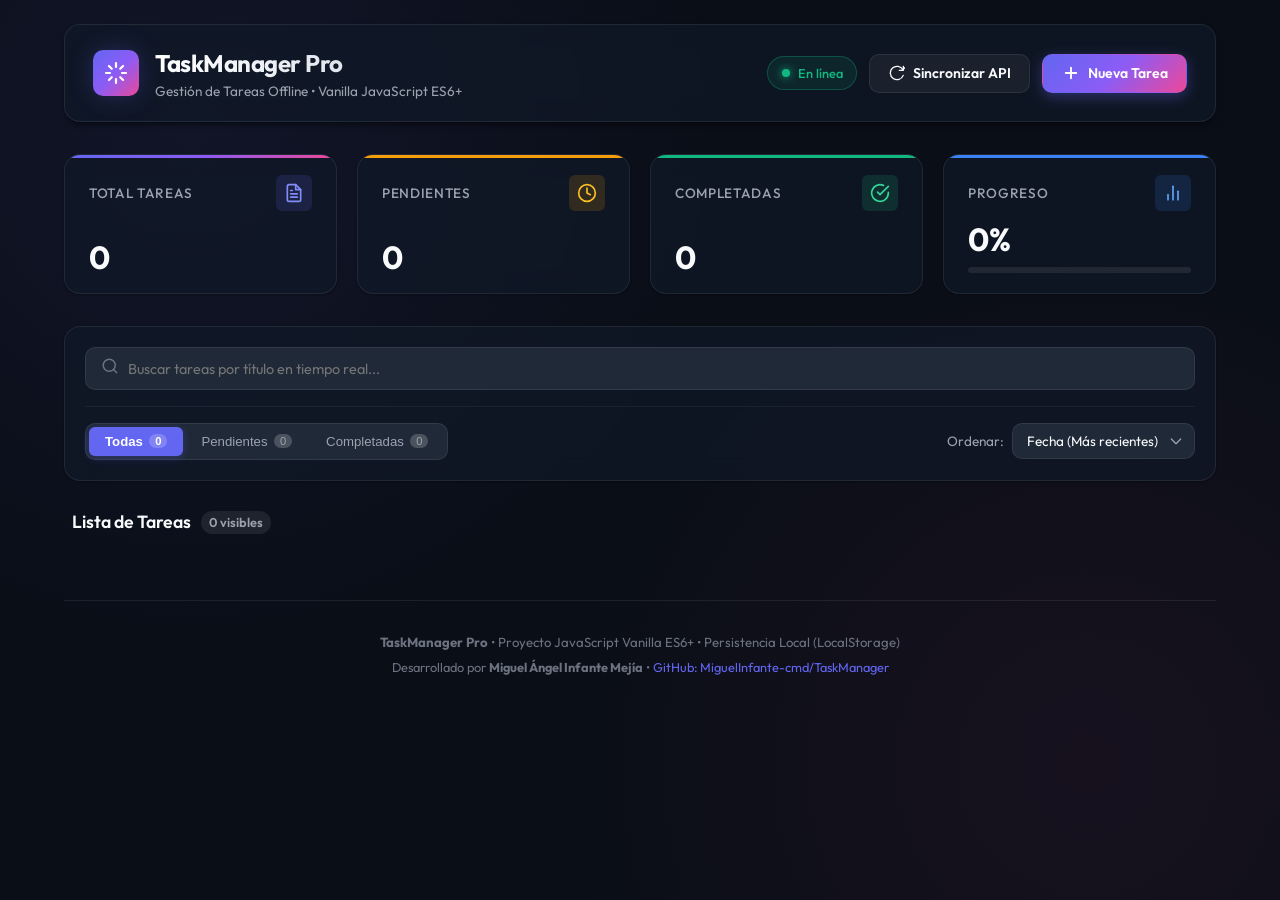
==== index.html @ 212b0d25 "feat(ui): estructura base HTML5 semantica y sistema de diseno CSS responsivo" ====
<!DOCTYPE html>
<html lang="es">
<head>
  <meta charset="UTF-8">
  <meta name="viewport" content="width=device-width, initial-scale=1.0">
  <meta name="description" content="TaskManager Pro - Aplicación interactiva de gestión de tareas en JavaScript Vanilla con persistencia offline en LocalStorage y sincronización con API REST.">
  <meta name="author" content="Miguel Ángel Infante Mejía">
  <title>TaskManager Pro | Gestor de Tareas Offline (Vanilla JS)</title>
  
  <!-- Google Fonts Preconnect -->
  <link rel="preconnect" href="https://fonts.googleapis.com">
  <link rel="preconnect" href="https://fonts.gstatic.com" crossorigin>
  <link href="https://fonts.googleapis.com/css2?family=Outfit:wght@400;500;600;700&family=Inter:wght@400;500;600&display=swap" rel="stylesheet">
  
  <!-- CSS Design System -->
  <link rel="stylesheet" href="css/styles.css">
</head>
<body>
  <div class="app-container">
    
    <!-- HEADER -->
    <header class="app-header" role="banner">
      <div class="header-brand">
        <div class="brand-icon" aria-hidden="true">
          <svg width="24" height="24" viewBox="0 0 24 24" fill="none" stroke="currentColor" stroke-width="2.2" stroke-linecap="round" stroke-linejoin="round">
            <path d="M12 2v4M12 18v4M4.93 4.93l2.83 2.83M16.24 16.24l2.83 2.83M2 12h4M18 12h4M4.93 19.07l2.83-2.83M16.24 7.76l2.83-2.83"/>
          </svg>
        </div>
        <div class="brand-text">
          <h1>TaskManager Pro</h1>
          <p>Gestión de Tareas Offline &bull; Vanilla JavaScript ES6+</p>
        </div>
      </div>

      <div class="header-actions">
        <!-- Live Connection Status Pill -->
        <div id="connectionStatus" class="status-pill" title="Estado de la conexión a internet">
          <span class="pulse-dot"></span>
          <span id="connectionStatusText">En línea</span>
        </div>

        <!-- Sync API Button -->
        <button id="syncApiBtn" class="btn btn-secondary" title="Importar tareas de prueba desde JSONPlaceholder">
          <svg width="16" height="16" viewBox="0 0 24 24" fill="none" stroke="currentColor" stroke-width="2" stroke-linecap="round" stroke-linejoin="round">
            <path d="M21.5 2v6h-6M21.34 15.57a10 10 0 1 1-.57-8.38l5.67-5.67"/>
          </svg>
          Sincronizar API
        </button>

        <!-- New Task Button -->
        <button id="openNewTaskModalBtn" class="btn btn-primary">
          <svg width="18" height="18" viewBox="0 0 24 24" fill="none" stroke="currentColor" stroke-width="2.5" stroke-linecap="round" stroke-linejoin="round">
            <line x1="12" y1="5" x2="12" y2="19"></line>
            <line x1="5" y1="12" x2="19" y2="12"></line>
          </svg>
          Nueva Tarea
        </button>
      </div>
    </header>

    <!-- MAIN CONTENT -->
    <main>
      <!-- METRICS & DASHBOARD -->
      <section class="dashboard-grid" aria-label="Métricas del sistema">
        <!-- Metric: Total -->
        <article class="metric-card total">
          <div class="metric-header">
            <span class="metric-title">Total Tareas</span>
            <div class="metric-icon" aria-hidden="true">
              <svg width="20" height="20" viewBox="0 0 24 24" fill="none" stroke="currentColor" stroke-width="2" stroke-linecap="round" stroke-linejoin="round">
                <path d="M14 2H6a2 2 0 0 0-2 2v16a2 2 0 0 0 2 2h12a2 2 0 0 0 2-2V8z"></path>
                <polyline points="14 2 14 8 20 8"></polyline>
                <line x1="16" y1="13" x2="8" y2="13"></line>
                <line x1="16" y1="17" x2="8" y2="17"></line>
                <polyline points="10 9 9 9 8 9"></polyline>
              </svg>
            </div>
          </div>
          <div class="metric-value" id="metricTotal">0</div>
        </article>

        <!-- Metric: Pending -->
        <article class="metric-card pending">
          <div class="metric-header">
            <span class="metric-title">Pendientes</span>
            <div class="metric-icon" aria-hidden="true">
              <svg width="20" height="20" viewBox="0 0 24 24" fill="none" stroke="currentColor" stroke-width="2" stroke-linecap="round" stroke-linejoin="round">
                <circle cx="12" cy="12" r="10"></circle>
                <polyline points="12 6 12 12 16 14"></polyline>
              </svg>
            </div>
          </div>
          <div class="metric-value" id="metricPending">0</div>
        </article>

        <!-- Metric: Completed -->
        <article class="metric-card completed">
          <div class="metric-header">
            <span class="metric-title">Completadas</span>
            <div class="metric-icon" aria-hidden="true">
              <svg width="20" height="20" viewBox="0 0 24 24" fill="none" stroke="currentColor" stroke-width="2" stroke-linecap="round" stroke-linejoin="round">
                <path d="M22 11.08V12a10 10 0 1 1-5.93-9.14"></path>
                <polyline points="22 4 12 14.01 9 11.01"></polyline>
              </svg>
            </div>
          </div>
          <div class="metric-value" id="metricCompleted">0</div>
        </article>

        <!-- Metric: Progress Rate -->
        <article class="metric-card rate">
          <div class="metric-header">
            <span class="metric-title">Progreso</span>
            <div class="metric-icon" aria-hidden="true">
              <svg width="20" height="20" viewBox="0 0 24 24" fill="none" stroke="currentColor" stroke-width="2" stroke-linecap="round" stroke-linejoin="round">
                <line x1="18" y1="20" x2="18" y2="10"></line>
                <line x1="12" y1="20" x2="12" y2="4"></line>
                <line x1="6" y1="20" x2="6" y2="14"></line>
              </svg>
            </div>
          </div>
          <div class="metric-value" id="metricRate">0%</div>
          <div class="progress-bar-container">
            <div class="progress-bar-fill" id="metricRateBar"></div>
          </div>
        </article>
      </section>

      <!-- CONTROLS & FILTER BAR -->
      <section class="controls-panel" aria-label="Controles de búsqueda, filtros y orden">
        <div class="controls-row-top">
          <!-- Real-Time Search -->
          <div class="search-box">
            <span class="search-icon" aria-hidden="true">
              <svg width="18" height="18" viewBox="0 0 24 24" fill="none" stroke="currentColor" stroke-width="2" stroke-linecap="round" stroke-linejoin="round">
                <circle cx="11" cy="11" r="8"></circle>
                <line x1="21" y1="21" x2="16.65" y2="16.65"></line>
              </svg>
            </span>
            <input 
              type="text" 
              id="searchInput" 
              class="search-input" 
              placeholder="Buscar tareas por título en tiempo real..."
              autocomplete="off"
            >
            <button id="searchClearBtn" class="search-clear" title="Limpiar búsqueda" aria-label="Limpiar búsqueda">✕</button>
          </div>
        </div>

        <div class="controls-row-bottom">
          <!-- Filter Buttons -->
          <div class="filter-group" role="group" aria-label="Filtro por estado de tarea">
            <button class="filter-btn active" data-filter="all">
              Todas <span class="filter-badge" id="badgeAll">0</span>
            </button>
            <button class="filter-btn" data-filter="pending">
              Pendientes <span class="filter-badge" id="badgePending">0</span>
            </button>
            <button class="filter-btn" data-filter="completed">
              Completadas <span class="filter-badge" id="badgeCompleted">0</span>
            </button>
          </div>

          <!-- Sort Dropdown -->
          <div class="sort-group">
            <label for="sortSelect" class="sort-label">Ordenar:</label>
            <select id="sortSelect" class="custom-select">
              <option value="date-desc">Fecha (Más recientes)</option>
              <option value="date-asc">Fecha (Más antiguas)</option>
              <option value="priority-desc">Prioridad (Alta a Baja)</option>
              <option value="priority-asc">Prioridad (Baja a Alta)</option>
              <option value="title-asc">Título (A - Z)</option>
            </select>
          </div>
        </div>
      </section>

      <!-- TASK LIST SECTION -->
      <section class="tasks-section" aria-label="Lista de tareas">
        <div class="tasks-section-header">
          <h2 class="tasks-section-title">
            Lista de Tareas
            <span class="tasks-count-pill" id="visibleTasksCount">0 visibles</span>
          </h2>
        </div>

        <!-- Container for task items -->
        <div id="tasksList" class="tasks-list">
          <!-- Generated dynamically via JS -->
        </div>

        <!-- Empty State (shown when no tasks match) -->
        <div id="emptyState" class="empty-state" style="display: none;">
          <div class="empty-state-icon" aria-hidden="true">
            <svg width="32" height="32" viewBox="0 0 24 24" fill="none" stroke="currentColor" stroke-width="2" stroke-linecap="round" stroke-linejoin="round">
              <path d="M9 11l3 3L22 4"></path>
              <path d="M21 12v7a2 2 0 0 1-2 2H5a2 2 0 0 1-2-2V5a2 2 0 0 1 2-2h11"></path>
            </svg>
          </div>
          <h3>No se encontraron tareas</h3>
          <p id="emptyStateMessage">No hay tareas que coincidan con los filtros o la búsqueda actual. ¡Crea una nueva tarea para comenzar!</p>
          <button id="emptyStateCreateBtn" class="btn btn-primary">➕ Crear Tarea</button>
        </div>
      </section>
    </main>

    <!-- FOOTER -->
    <footer class="app-footer" role="contentinfo">
      <p>
        <strong>TaskManager Pro</strong> &bull; Proyecto JavaScript Vanilla ES6+ &bull; Persistencia Local (LocalStorage)
      </p>
      <p style="margin-top: 0.35rem; font-size: 0.8rem;">
        Desarrollado por <strong>Miguel Ángel Infante Mejía</strong> &bull; 
        <a href="https://github.com/MiguelInfante-cmd/TaskManager" target="_blank" rel="noopener">GitHub: MiguelInfante-cmd/TaskManager</a>
      </p>
    </footer>
  </div>

  <!-- ==========================================================================
       MODAL: CREAR / EDITAR TAREA
       ========================================================================== -->
  <div id="taskModal" class="modal-overlay" aria-hidden="true" role="dialog" aria-labelledby="modalTitle">
    <div class="modal-container">
      <div class="modal-header">
        <h3 id="modalTitle" class="modal-title">Nueva Tarea</h3>
        <button id="closeModalBtn" class="modal-close" aria-label="Cerrar modal">✕</button>
      </div>
      
      <form id="taskForm" novalidate>
        <div class="modal-body">
          <input type="hidden" id="taskId">

          <!-- Title Input -->
          <div class="form-group">
            <label for="taskTitleInput" class="form-label">
              Título de la Tarea <span class="required-dot">*</span>
            </label>
            <input 
              type="text" 
              id="taskTitleInput" 
              class="form-input" 
              placeholder="Ej. Revisar documentación del proyecto..."
              required
              maxlength="120"
            >
            <div id="titleValidationFeedback" class="validation-feedback">
              Por favor ingrese un título válido (mínimo 3 caracteres). No se permiten campos vacíos.
            </div>
          </div>

          <!-- Description Input -->
          <div class="form-group">
            <label for="taskDescInput" class="form-label">Descripción (Opcional)</label>
            <textarea 
              id="taskDescInput" 
              class="form-textarea" 
              rows="3" 
              placeholder="Detalles adicionales sobre la tarea..."
              maxlength="300"
            ></textarea>
          </div>

          <!-- Priority Select -->
          <div class="form-group">
            <label for="taskPrioritySelect" class="form-label">Nivel de Prioridad</label>
            <select id="taskPrioritySelect" class="form-select">
              <option value="Alta">🔴 Alta</option>
              <option value="Media" selected>🟡 Media</option>
              <option value="Baja">🟢 Baja</option>
            </select>
          </div>
        </div>

        <div class="modal-footer">
          <button type="button" id="cancelModalBtn" class="btn btn-secondary">Cancelar</button>
          <button type="submit" id="saveTaskBtn" class="btn btn-primary">Guardar Tarea</button>
        </div>
      </form>
    </div>
  </div>

  <!-- ==========================================================================
       MODAL: CONFIRMAR ELIMINACIÓN
       ========================================================================== -->
  <div id="deleteModal" class="modal-overlay" aria-hidden="true" role="dialog">
    <div class="modal-container" style="max-width: 420px;">
      <div class="modal-header">
        <h3 class="modal-title" style="color: #ef4444;">Eliminar Tarea</h3>
        <button id="closeDeleteModalBtn" class="modal-close">✕</button>
      </div>
      <div class="modal-body">
        <p style="color: var(--text-secondary); font-size: 0.95rem;">
          ¿Estás seguro de que deseas eliminar permanentemente esta tarea? Esta acción no se puede deshacer.
        </p>
        <p id="deleteTaskTitlePreview" style="margin-top: 0.75rem; font-weight: 600; color: var(--text-primary); word-break: break-word;"></p>
      </div>
      <div class="modal-footer">
        <button id="cancelDeleteBtn" class="btn btn-secondary">Cancelar</button>
        <button id="confirmDeleteBtn" class="btn btn-danger">Eliminar</button>
      </div>
    </div>
  </div>

  <!-- ==========================================================================
       TOAST CONTAINER
       ========================================================================== -->
  <div id="toastContainer" class="toast-container" aria-live="polite"></div>

  <!-- APPLICATION ENTRY POINT (ES6 MODULES) -->
  <script type="module" src="js/app.js"></script>
</body>
</html>
---- css/styles.css ----
/* ==========================================================================
   TASKMANAGER PRO - MODERN DESIGN SYSTEM (VANILLA CSS)
   Desarrollado para: Ecotec / UG - Vanilla JS Offline Task Manager
   Autor: Miguel Ángel Infante Mejía
   ========================================================================== */

:root {
  /* Color Palette */
  --bg-primary: #0a0e17;
  --bg-secondary: #111827;
  --bg-card: rgba(17, 24, 39, 0.75);
  --bg-card-hover: rgba(31, 41, 55, 0.85);
  --bg-input: #1f2937;
  --bg-glass: rgba(17, 24, 39, 0.65);
  
  --border-color: rgba(255, 255, 255, 0.08);
  --border-hover: rgba(99, 102, 241, 0.4);
  --border-focus: #6366f1;

  --text-primary: #f9fafb;
  --text-secondary: #9ca3af;
  --text-muted: #6b7280;

  /* Accent & Status Colors */
  --accent-primary: #6366f1;
  --accent-hover: #4f46e5;
  --accent-gradient: linear-gradient(135deg, #6366f1 0%, #8b5cf6 50%, #ec4899 100%);
  --accent-glow: rgba(99, 102, 241, 0.25);

  --priority-high: #ef4444;
  --priority-high-bg: rgba(239, 68, 68, 0.12);
  --priority-high-border: rgba(239, 68, 68, 0.3);

  --priority-medium: #f59e0b;
  --priority-medium-bg: rgba(245, 158, 11, 0.12);
  --priority-medium-border: rgba(245, 158, 11, 0.3);

  --priority-low: #10b981;
  --priority-low-bg: rgba(16, 185, 129, 0.12);
  --priority-low-border: rgba(16, 185, 129, 0.3);

  --status-completed: #10b981;
  --status-pending: #f59e0b;
  --status-info: #3b82f6;

  /* Shadows & Glassmorphism */
  --shadow-sm: 0 1px 2px 0 rgba(0, 0, 0, 0.3);
  --shadow-md: 0 4px 6px -1px rgba(0, 0, 0, 0.4), 0 2px 4px -1px rgba(0, 0, 0, 0.2);
  --shadow-lg: 0 10px 15px -3px rgba(0, 0, 0, 0.5), 0 4px 6px -2px rgba(0, 0, 0, 0.3);
  --shadow-glow: 0 0 25px var(--accent-glow);
  --backdrop-blur: blur(12px);

  /* Typography */
  --font-family: 'Outfit', 'Inter', system-ui, -apple-system, BlinkMacSystemFont, 'Segoe UI', Roboto, sans-serif;
  
  /* Transitions */
  --transition-fast: 0.15s ease;
  --transition-normal: 0.25s cubic-bezier(0.4, 0, 0.2, 1);
  --transition-slow: 0.4s cubic-bezier(0.4, 0, 0.2, 1);
  
  /* Radii */
  --radius-sm: 6px;
  --radius-md: 10px;
  --radius-lg: 16px;
  --radius-full: 9999px;
}

/* Base Styles */
* {
  margin: 0;
  padding: 0;
  box-sizing: border-box;
}

html {
  font-family: var(--font-family);
  background-color: var(--bg-primary);
  color: var(--text-primary);
  line-height: 1.5;
  scroll-behavior: smooth;
  -webkit-font-smoothing: antialiased;
}

body {
  min-height: 100vh;
  background: 
    radial-gradient(circle at 15% 15%, rgba(99, 102, 241, 0.08) 0%, transparent 40%),
    radial-gradient(circle at 85% 85%, rgba(236, 72, 153, 0.06) 0%, transparent 40%),
    var(--bg-primary);
  display: flex;
  flex-direction: column;
}

.app-container {
  max-width: 1200px;
  margin: 0 auto;
  padding: 1.5rem;
  width: 100%;
  flex: 1;
}

/* ==========================================================================
   HEADER
   ========================================================================== */
.app-header {
  display: flex;
  flex-wrap: wrap;
  align-items: center;
  justify-content: space-between;
  gap: 1.25rem;
  padding: 1.25rem 1.75rem;
  background: var(--bg-card);
  border: 1px solid var(--border-color);
  border-radius: var(--radius-lg);
  backdrop-filter: var(--backdrop-blur);
  margin-bottom: 2rem;
  box-shadow: var(--shadow-md);
}

.header-brand {
  display: flex;
  align-items: center;
  gap: 1rem;
}

.brand-icon {
  width: 46px;
  height: 46px;
  border-radius: var(--radius-md);
  background: var(--accent-gradient);
  display: flex;
  align-items: center;
  justify-content: center;
  box-shadow: var(--shadow-glow);
  color: #fff;
  font-size: 1.4rem;
}

.brand-text h1 {
  font-size: 1.5rem;
  font-weight: 700;
  letter-spacing: -0.02em;
  background: linear-gradient(to right, #ffffff, #cbd5e1);
  -webkit-background-clip: text;
  -webkit-text-fill-color: transparent;
}

.brand-text p {
  font-size: 0.85rem;
  color: var(--text-secondary);
}

.header-actions {
  display: flex;
  align-items: center;
  flex-wrap: wrap;
  gap: 0.75rem;
}

/* Network Status Pill */
.status-pill {
  display: inline-flex;
  align-items: center;
  gap: 0.5rem;
  padding: 0.4rem 0.85rem;
  background: rgba(16, 185, 129, 0.1);
  border: 1px solid rgba(16, 185, 129, 0.3);
  border-radius: var(--radius-full);
  font-size: 0.8rem;
  font-weight: 500;
  color: #10b981;
  transition: var(--transition-normal);
}

.status-pill .pulse-dot {
  width: 8px;
  height: 8px;
  border-radius: 50%;
  background-color: #10b981;
  box-shadow: 0 0 8px #10b981;
  animation: pulse 2s infinite;
}

.status-pill.offline {
  background: rgba(245, 158, 11, 0.1);
  border-color: rgba(245, 158, 11, 0.3);
  color: #f59e0b;
}

.status-pill.offline .pulse-dot {
  background-color: #f59e0b;
  box-shadow: 0 0 8px #f59e0b;
}

@keyframes pulse {
  0% { transform: scale(0.95); opacity: 0.8; }
  50% { transform: scale(1.2); opacity: 1; }
  100% { transform: scale(0.95); opacity: 0.8; }
}

/* ==========================================================================
   BUTTONS
   ========================================================================== */
.btn {
  display: inline-flex;
  align-items: center;
  justify-content: center;
  gap: 0.5rem;
  padding: 0.6rem 1.15rem;
  font-size: 0.875rem;
  font-weight: 600;
  font-family: inherit;
  border-radius: var(--radius-md);
  border: 1px solid transparent;
  cursor: pointer;
  transition: var(--transition-normal);
  text-decoration: none;
  white-space: nowrap;
}

.btn:active {
  transform: scale(0.98);
}

.btn-primary {
  background: var(--accent-gradient);
  color: #ffffff;
  box-shadow: 0 4px 14px rgba(99, 102, 241, 0.35);
}

.btn-primary:hover {
  box-shadow: 0 6px 20px rgba(99, 102, 241, 0.5);
  transform: translateY(-1px);
}

.btn-secondary {
  background: rgba(255, 255, 255, 0.05);
  border-color: var(--border-color);
  color: var(--text-primary);
}

.btn-secondary:hover {
  background: rgba(255, 255, 255, 0.1);
  border-color: rgba(255, 255, 255, 0.2);
}

.btn-outline {
  background: transparent;
  border-color: var(--accent-primary);
  color: var(--accent-primary);
}

.btn-outline:hover {
  background: rgba(99, 102, 241, 0.1);
}

.btn-danger {
  background: rgba(239, 68, 68, 0.15);
  border-color: rgba(239, 68, 68, 0.3);
  color: #f87171;
}

.btn-danger:hover {
  background: #ef4444;
  color: #ffffff;
}

.btn-icon {
  padding: 0.5rem;
  border-radius: var(--radius-sm);
  background: transparent;
  color: var(--text-secondary);
  border: 1px solid transparent;
  cursor: pointer;
  transition: var(--transition-fast);
}

.btn-icon:hover {
  color: var(--text-primary);
  background: rgba(255, 255, 255, 0.08);
}

/* ==========================================================================
   METRICS DASHBOARD
   ========================================================================== */
.dashboard-grid {
  display: grid;
  grid-template-columns: repeat(auto-fit, minmax(240px, 1fr));
  gap: 1.25rem;
  margin-bottom: 2rem;
}

.metric-card {
  background: var(--bg-card);
  border: 1px solid var(--border-color);
  border-radius: var(--radius-lg);
  padding: 1.25rem 1.5rem;
  backdrop-filter: var(--backdrop-blur);
  box-shadow: var(--shadow-sm);
  transition: var(--transition-normal);
  display: flex;
  flex-direction: column;
  justify-content: space-between;
  position: relative;
  overflow: hidden;
}

.metric-card:hover {
  transform: translateY(-2px);
  border-color: rgba(255, 255, 255, 0.15);
  box-shadow: var(--shadow-md);
}

.metric-card::before {
  content: '';
  position: absolute;
  top: 0;
  left: 0;
  right: 0;
  height: 3px;
  background: transparent;
  transition: var(--transition-normal);
}

.metric-card.total::before { background: var(--accent-gradient); }
.metric-card.pending::before { background: var(--status-pending); }
.metric-card.completed::before { background: var(--status-completed); }
.metric-card.rate::before { background: #3b82f6; }

.metric-header {
  display: flex;
  align-items: center;
  justify-content: space-between;
  margin-bottom: 0.75rem;
}

.metric-title {
  font-size: 0.85rem;
  font-weight: 500;
  color: var(--text-secondary);
  text-transform: uppercase;
  letter-spacing: 0.05em;
}

.metric-icon {
  width: 36px;
  height: 36px;
  border-radius: var(--radius-sm);
  display: flex;
  align-items: center;
  justify-content: center;
  font-size: 1.1rem;
}

.metric-card.total .metric-icon { background: rgba(99, 102, 241, 0.15); color: #818cf8; }
.metric-card.pending .metric-icon { background: rgba(245, 158, 11, 0.15); color: #fbbf24; }
.metric-card.completed .metric-icon { background: rgba(16, 185, 129, 0.15); color: #34d399; }
.metric-card.rate .metric-icon { background: rgba(59, 130, 246, 0.15); color: #60a5fa; }

.metric-value {
  font-size: 2rem;
  font-weight: 700;
  color: var(--text-primary);
  line-height: 1;
  display: flex;
  align-items: baseline;
  gap: 0.25rem;
}

/* Progress bar for rate */
.progress-bar-container {
  margin-top: 0.75rem;
  background: rgba(255, 255, 255, 0.08);
  border-radius: var(--radius-full);
  height: 6px;
  overflow: hidden;
}

.progress-bar-fill {
  height: 100%;
  width: 0%;
  background: var(--accent-gradient);
  border-radius: var(--radius-full);
  transition: width 0.5s ease-in-out;
}

/* ==========================================================================
   CONTROLS & FILTER BAR
   ========================================================================== */
.controls-panel {
  background: var(--bg-card);
  border: 1px solid var(--border-color);
  border-radius: var(--radius-lg);
  padding: 1.25rem;
  backdrop-filter: var(--backdrop-blur);
  margin-bottom: 1.75rem;
  box-shadow: var(--shadow-sm);
  display: flex;
  flex-direction: column;
  gap: 1rem;
}

.controls-row-top {
  display: flex;
  flex-wrap: wrap;
  gap: 1rem;
  align-items: center;
  justify-content: space-between;
}

.search-box {
  flex: 1;
  min-width: 260px;
  position: relative;
}

.search-icon {
  position: absolute;
  left: 1rem;
  top: 50%;
  transform: translateY(-50%);
  color: var(--text-muted);
  pointer-events: none;
}

.search-input {
  width: 100%;
  padding: 0.7rem 2.5rem 0.7rem 2.6rem;
  background: var(--bg-input);
  border: 1px solid var(--border-color);
  border-radius: var(--radius-md);
  color: var(--text-primary);
  font-family: inherit;
  font-size: 0.9rem;
  transition: var(--transition-normal);
}

.search-input:focus {
  outline: none;
  border-color: var(--border-focus);
  box-shadow: 0 0 0 3px rgba(99, 102, 241, 0.2);
}

.search-clear {
  position: absolute;
  right: 0.75rem;
  top: 50%;
  transform: translateY(-50%);
  background: transparent;
  border: none;
  color: var(--text-muted);
  cursor: pointer;
  padding: 0.25rem;
  border-radius: 50%;
  display: none;
}

.search-clear:hover {
  color: var(--text-primary);
}

.search-input:not(:placeholder-shown) + .search-clear {
  display: block;
}

.controls-row-bottom {
  display: flex;
  flex-wrap: wrap;
  gap: 1rem;
  align-items: center;
  justify-content: space-between;
  border-top: 1px solid rgba(255, 255, 255, 0.05);
  padding-top: 1rem;
}

/* Filter Buttons */
.filter-group {
  display: inline-flex;
  background: var(--bg-input);
  border: 1px solid var(--border-color);
  border-radius: var(--radius-md);
  padding: 3px;
  gap: 2px;
}

.filter-btn {
  padding: 0.45rem 1rem;
  font-size: 0.825rem;
  font-weight: 500;
  border: none;
  background: transparent;
  color: var(--text-secondary);
  border-radius: var(--radius-sm);
  cursor: pointer;
  transition: var(--transition-fast);
  display: flex;
  align-items: center;
  gap: 0.4rem;
}

.filter-btn:hover {
  color: var(--text-primary);
}

.filter-btn.active {
  background: var(--accent-primary);
  color: #ffffff;
  font-weight: 600;
  box-shadow: 0 2px 8px rgba(99, 102, 241, 0.3);
}

.filter-badge {
  background: rgba(255, 255, 255, 0.2);
  padding: 1px 6px;
  border-radius: var(--radius-full);
  font-size: 0.7rem;
}

/* Sort Select */
.sort-group {
  display: flex;
  align-items: center;
  gap: 0.5rem;
}

.sort-label {
  font-size: 0.85rem;
  color: var(--text-secondary);
}

.custom-select {
  padding: 0.5rem 2rem 0.5rem 0.85rem;
  background: var(--bg-input);
  border: 1px solid var(--border-color);
  border-radius: var(--radius-md);
  color: var(--text-primary);
  font-family: inherit;
  font-size: 0.85rem;
  cursor: pointer;
  outline: none;
  transition: var(--transition-normal);
  appearance: none;
  background-image: url("data:image/svg+xml,%3Csvg xmlns='http://www.w3.org/2000/svg' fill='none' viewBox='0 0 24 24' stroke='%239ca3af'%3E%3Cpath stroke-linecap='round' stroke-linejoin='round' stroke-width='2' d='M19 9l-7 7-7-7'%3E%3C/path%3E%3C/svg%3E");
  background-repeat: no-repeat;
  background-position: right 0.6rem center;
  background-size: 1rem;
}

.custom-select:focus {
  border-color: var(--border-focus);
}

/* ==========================================================================
   TASK LIST
   ========================================================================== */
.tasks-section-header {
  display: flex;
  align-items: center;
  justify-content: space-between;
  margin-bottom: 1rem;
  padding: 0 0.5rem;
}

.tasks-section-title {
  font-size: 1.1rem;
  font-weight: 600;
  display: flex;
  align-items: center;
  gap: 0.6rem;
}

.tasks-count-pill {
  font-size: 0.8rem;
  background: rgba(255, 255, 255, 0.08);
  padding: 2px 8px;
  border-radius: var(--radius-full);
  color: var(--text-secondary);
}

.tasks-list {
  display: flex;
  flex-direction: column;
  gap: 0.85rem;
}

/* Task Item Card */
.task-card {
  background: var(--bg-card);
  border: 1px solid var(--border-color);
  border-left: 4px solid var(--accent-primary);
  border-radius: var(--radius-md);
  padding: 1.15rem 1.25rem;
  backdrop-filter: var(--backdrop-blur);
  display: flex;
  align-items: flex-start;
  gap: 1rem;
  transition: var(--transition-normal);
  position: relative;
}

.task-card:hover {
  background: var(--bg-card-hover);
  transform: translateX(2px);
  border-color: rgba(255, 255, 255, 0.15);
}

.task-card.priority-alta {
  border-left-color: var(--priority-high);
}

.task-card.priority-media {
  border-left-color: var(--priority-medium);
}

.task-card.priority-baja {
  border-left-color: var(--priority-low);
}

.task-card.completed {
  opacity: 0.75;
  background: rgba(17, 24, 39, 0.4);
}

.task-card.completed .task-title {
  text-decoration: line-through;
  color: var(--text-muted);
}

/* Custom Checkbox */
.task-checkbox-wrapper {
  margin-top: 0.2rem;
}

.custom-checkbox {
  appearance: none;
  width: 22px;
  height: 22px;
  border: 2px solid rgba(255, 255, 255, 0.25);
  border-radius: 6px;
  background: transparent;
  cursor: pointer;
  display: grid;
  place-content: center;
  transition: var(--transition-fast);
}

.custom-checkbox:hover {
  border-color: var(--accent-primary);
}

.custom-checkbox::before {
  content: "";
  width: 10px;
  height: 6px;
  border-left: 2px solid #ffffff;
  border-bottom: 2px solid #ffffff;
  transform: rotate(-45deg) scale(0);
  transition: transform 0.15s ease-in-out;
  margin-top: -2px;
}

.custom-checkbox:checked {
  background: var(--status-completed);
  border-color: var(--status-completed);
}

.custom-checkbox:checked::before {
  transform: rotate(-45deg) scale(1);
}

.task-content {
  flex: 1;
  min-width: 0;
}

.task-title {
  font-size: 1rem;
  font-weight: 600;
  color: var(--text-primary);
  margin-bottom: 0.35rem;
  word-break: break-word;
  transition: var(--transition-fast);
}

.task-description {
  font-size: 0.875rem;
  color: var(--text-secondary);
  margin-bottom: 0.65rem;
  word-break: break-word;
}

.task-meta {
  display: flex;
  flex-wrap: wrap;
  align-items: center;
  gap: 0.6rem;
  font-size: 0.75rem;
}

.badge {
  display: inline-flex;
  align-items: center;
  gap: 0.3rem;
  padding: 0.2rem 0.6rem;
  border-radius: var(--radius-full);
  font-size: 0.725rem;
  font-weight: 600;
  text-transform: uppercase;
  letter-spacing: 0.03em;
}

.badge-alta {
  background: var(--priority-high-bg);
  color: #f87171;
  border: 1px solid var(--priority-high-border);
}

.badge-media {
  background: var(--priority-medium-bg);
  color: #fbbf24;
  border: 1px solid var(--priority-medium-border);
}

.badge-baja {
  background: var(--priority-low-bg);
  color: #34d399;
  border: 1px solid var(--priority-low-border);
}

.badge-date {
  color: var(--text-muted);
  display: inline-flex;
  align-items: center;
  gap: 0.3rem;
}

.badge-source {
  background: rgba(59, 130, 246, 0.1);
  color: #60a5fa;
  border: 1px solid rgba(59, 130, 246, 0.2);
}

/* Task Card Actions */
.task-actions {
  display: flex;
  align-items: center;
  gap: 0.35rem;
}

/* Empty State */
.empty-state {
  text-align: center;
  padding: 3.5rem 1.5rem;
  background: var(--bg-card);
  border: 1px dashed var(--border-color);
  border-radius: var(--radius-lg);
  backdrop-filter: var(--backdrop-blur);
}

.empty-state-icon {
  width: 64px;
  height: 64px;
  margin: 0 auto 1.25rem;
  border-radius: 50%;
  background: rgba(99, 102, 241, 0.1);
  display: flex;
  align-items: center;
  justify-content: center;
  color: var(--accent-primary);
  font-size: 1.75rem;
}

.empty-state h3 {
  font-size: 1.2rem;
  font-weight: 600;
  margin-bottom: 0.5rem;
}

.empty-state p {
  color: var(--text-secondary);
  font-size: 0.9rem;
  max-width: 400px;
  margin: 0 auto 1.5rem;
}

/* ==========================================================================
   MODAL DIALOGS
   ========================================================================== */
.modal-overlay {
  position: fixed;
  inset: 0;
  background: rgba(0, 0, 0, 0.7);
  backdrop-filter: blur(8px);
  display: flex;
  align-items: center;
  justify-content: center;
  padding: 1rem;
  z-index: 1000;
  opacity: 0;
  visibility: hidden;
  transition: opacity 0.25s ease, visibility 0.25s ease;
}

.modal-overlay.active {
  opacity: 1;
  visibility: visible;
}

.modal-container {
  background: var(--bg-secondary);
  border: 1px solid var(--border-color);
  border-radius: var(--radius-lg);
  width: 100%;
  max-width: 520px;
  box-shadow: var(--shadow-lg);
  transform: translateY(20px) scale(0.96);
  transition: transform 0.25s cubic-bezier(0.4, 0, 0.2, 1);
  overflow: hidden;
}

.modal-overlay.active .modal-container {
  transform: translateY(0) scale(1);
}

.modal-header {
  padding: 1.25rem 1.5rem;
  display: flex;
  align-items: center;
  justify-content: space-between;
  border-bottom: 1px solid rgba(255, 255, 255, 0.08);
}

.modal-title {
  font-size: 1.2rem;
  font-weight: 700;
}

.modal-close {
  background: transparent;
  border: none;
  color: var(--text-secondary);
  font-size: 1.25rem;
  cursor: pointer;
  padding: 0.25rem;
  border-radius: var(--radius-sm);
  display: flex;
  align-items: center;
  justify-content: center;
  transition: var(--transition-fast);
}

.modal-close:hover {
  color: var(--text-primary);
  background: rgba(255, 255, 255, 0.1);
}

.modal-body {
  padding: 1.5rem;
}

.form-group {
  margin-bottom: 1.25rem;
}

.form-label {
  display: block;
  font-size: 0.85rem;
  font-weight: 600;
  color: var(--text-secondary);
  margin-bottom: 0.4rem;
}

.form-label .required-dot {
  color: #ef4444;
  margin-left: 2px;
}

.form-input, .form-textarea, .form-select {
  width: 100%;
  padding: 0.75rem 1rem;
  background: var(--bg-input);
  border: 1px solid var(--border-color);
  border-radius: var(--radius-md);
  color: var(--text-primary);
  font-family: inherit;
  font-size: 0.9rem;
  transition: var(--transition-normal);
}

.form-input:focus, .form-textarea:focus, .form-select:focus {
  outline: none;
  border-color: var(--border-focus);
  box-shadow: 0 0 0 3px rgba(99, 102, 241, 0.2);
}

.form-input.is-invalid {
  border-color: #ef4444 !important;
  box-shadow: 0 0 0 3px rgba(239, 68, 68, 0.2) !important;
}

.validation-feedback {
  font-size: 0.785rem;
  color: #f87171;
  margin-top: 0.35rem;
  display: none;
}

.validation-feedback.show {
  display: block;
}

.modal-footer {
  padding: 1.15rem 1.5rem;
  background: rgba(0, 0, 0, 0.2);
  border-top: 1px solid rgba(255, 255, 255, 0.08);
  display: flex;
  align-items: center;
  justify-content: flex-end;
  gap: 0.75rem;
}

/* ==========================================================================
   TOAST NOTIFICATIONS
   ========================================================================== */
.toast-container {
  position: fixed;
  bottom: 1.5rem;
  right: 1.5rem;
  z-index: 2000;
  display: flex;
  flex-direction: column;
  gap: 0.75rem;
  max-width: 380px;
  width: 100%;
  pointer-events: none;
}

.toast {
  pointer-events: auto;
  background: var(--bg-secondary);
  border: 1px solid var(--border-color);
  border-radius: var(--radius-md);
  padding: 0.9rem 1.15rem;
  box-shadow: var(--shadow-lg);
  display: flex;
  align-items: center;
  gap: 0.75rem;
  animation: slideInRight 0.3s cubic-bezier(0.4, 0, 0.2, 1);
  transition: transform 0.2s ease, opacity 0.2s ease;
  position: relative;
  overflow: hidden;
}

.toast.hiding {
  opacity: 0;
  transform: translateX(100%);
}

.toast-icon {
  font-size: 1.25rem;
  flex-shrink: 0;
}

.toast-content {
  flex: 1;
}

.toast-title {
  font-size: 0.875rem;
  font-weight: 600;
  margin-bottom: 0.15rem;
}

.toast-message {
  font-size: 0.8rem;
  color: var(--text-secondary);
}

.toast.toast-success { border-left: 4px solid var(--status-completed); }
.toast.toast-success .toast-icon { color: var(--status-completed); }

.toast.toast-error { border-left: 4px solid #ef4444; }
.toast.toast-error .toast-icon { color: #ef4444; }

.toast.toast-warning { border-left: 4px solid var(--status-pending); }
.toast.toast-warning .toast-icon { color: var(--status-pending); }

.toast.toast-info { border-left: 4px solid var(--accent-primary); }
.toast.toast-info .toast-icon { color: var(--accent-primary); }

@keyframes slideInRight {
  from { transform: translateX(100%); opacity: 0; }
  to { transform: translateX(0); opacity: 1; }
}

/* ==========================================================================
   FOOTER
   ========================================================================== */
.app-footer {
  text-align: center;
  padding: 2rem 1.5rem;
  color: var(--text-muted);
  font-size: 0.825rem;
  border-top: 1px solid var(--border-color);
  margin-top: 3rem;
}

.app-footer a {
  color: var(--accent-primary);
  text-decoration: none;
}

.app-footer a:hover {
  text-decoration: underline;
}

/* Responsive adjustments */
@media (max-width: 768px) {
  .app-header {
    flex-direction: column;
    align-items: stretch;
  }
  
  .header-actions {
    justify-content: space-between;
  }

  .controls-row-top,
  .controls-row-bottom {
    flex-direction: column;
    align-items: stretch;
  }

  .search-box {
    width: 100%;
  }

  .filter-group {
    width: 100%;
    justify-content: space-between;
  }

  .sort-group {
    justify-content: space-between;
    width: 100%;
  }

  .custom-select {
    flex: 1;
  }

  .toast-container {
    left: 1rem;
    right: 1rem;
    max-width: calc(100% - 2rem);
  }
}
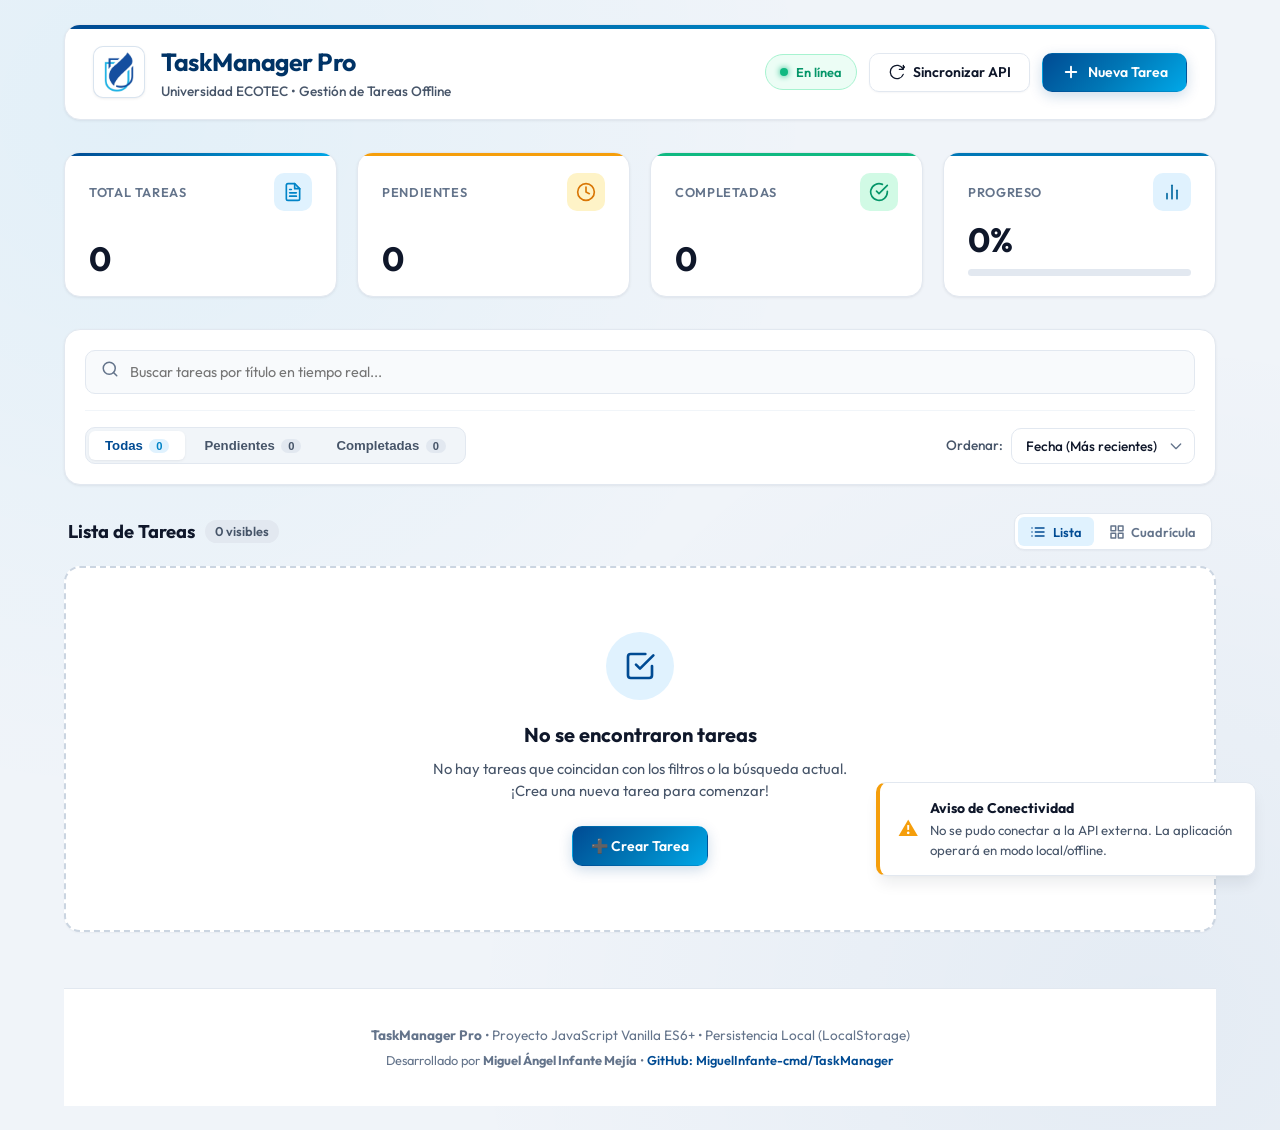
==== commit aaf72d22: "feat(ui): rediseño a tema claro institucional ECOTEC, logo oficial y vista lista/cuadrícula" ====
--- a/index.html
+++ b/index.html
@@ -21,14 +21,12 @@
     <!-- HEADER -->
     <header class="app-header" role="banner">
       <div class="header-brand">
-        <div class="brand-icon" aria-hidden="true">
-          <svg width="24" height="24" viewBox="0 0 24 24" fill="none" stroke="currentColor" stroke-width="2.2" stroke-linecap="round" stroke-linejoin="round">
-            <path d="M12 2v4M12 18v4M4.93 4.93l2.83 2.83M16.24 16.24l2.83 2.83M2 12h4M18 12h4M4.93 19.07l2.83-2.83M16.24 7.76l2.83-2.83"/>
-          </svg>
+        <div class="brand-logo-container" title="Universidad ECOTEC">
+          <img src="assets/ecotec-logo.png" alt="Logo ECOTEC" class="brand-logo-img">
         </div>
         <div class="brand-text">
           <h1>TaskManager Pro</h1>
-          <p>Gestión de Tareas Offline &bull; Vanilla JavaScript ES6+</p>
+          <p>Universidad ECOTEC &bull; Gestión de Tareas Offline</p>
         </div>
       </div>
 
@@ -183,10 +181,34 @@
             Lista de Tareas
             <span class="tasks-count-pill" id="visibleTasksCount">0 visibles</span>
           </h2>
+
+          <!-- View Switcher (Lista / Cuadrícula) -->
+          <div class="view-switcher" role="group" aria-label="Cambiar vista de tareas">
+            <button id="viewListBtn" class="view-btn active" title="Vista en Lista" aria-label="Vista en Lista">
+              <svg width="16" height="16" viewBox="0 0 24 24" fill="none" stroke="currentColor" stroke-width="2.2" stroke-linecap="round" stroke-linejoin="round">
+                <line x1="8" y1="6" x2="21" y2="6"></line>
+                <line x1="8" y1="12" x2="21" y2="12"></line>
+                <line x1="8" y1="18" x2="21" y2="18"></line>
+                <line x1="3" y1="6" x2="3.01" y2="6"></line>
+                <line x1="3" y1="12" x2="3.01" y2="12"></line>
+                <line x1="3" y1="18" x2="3.01" y2="18"></line>
+              </svg>
+              <span>Lista</span>
+            </button>
+            <button id="viewGridBtn" class="view-btn" title="Vista en Cuadrícula" aria-label="Vista en Cuadrícula">
+              <svg width="16" height="16" viewBox="0 0 24 24" fill="none" stroke="currentColor" stroke-width="2.2" stroke-linecap="round" stroke-linejoin="round">
+                <rect x="3" y="3" width="7" height="7"></rect>
+                <rect x="14" y="3" width="7" height="7"></rect>
+                <rect x="14" y="14" width="7" height="7"></rect>
+                <rect x="3" y="14" width="7" height="7"></rect>
+              </svg>
+              <span>Cuadrícula</span>
+            </button>
+          </div>
         </div>
 
         <!-- Container for task items -->
-        <div id="tasksList" class="tasks-list">
+        <div id="tasksList" class="tasks-list view-list">
           <!-- Generated dynamically via JS -->
         </div>
 
--- a/css/styles.css
+++ b/css/styles.css
@@ -1,63 +1,73 @@
 /* ==========================================================================
-   TASKMANAGER PRO - MODERN DESIGN SYSTEM (VANILLA CSS)
-   Desarrollado para: Ecotec / UG - Vanilla JS Offline Task Manager
+   TASKMANAGER PRO - ECOTEC EDITION (LIGHT THEME & MODERN DESIGN SYSTEM)
+   Desarrollado para: Universidad ECOTEC / UG
    Autor: Miguel Ángel Infante Mejía
+   Paleta: Colores Institucionales ECOTEC (Azul Royal, Cyan Vivo, Blanco y Pizarra)
    ========================================================================== */
 
 :root {
-  /* Color Palette */
-  --bg-primary: #0a0e17;
-  --bg-secondary: #111827;
-  --bg-card: rgba(17, 24, 39, 0.75);
-  --bg-card-hover: rgba(31, 41, 55, 0.85);
-  --bg-input: #1f2937;
-  --bg-glass: rgba(17, 24, 39, 0.65);
-  
-  --border-color: rgba(255, 255, 255, 0.08);
-  --border-hover: rgba(99, 102, 241, 0.4);
-  --border-focus: #6366f1;
-
-  --text-primary: #f9fafb;
-  --text-secondary: #9ca3af;
-  --text-muted: #6b7280;
-
-  /* Accent & Status Colors */
-  --accent-primary: #6366f1;
-  --accent-hover: #4f46e5;
-  --accent-gradient: linear-gradient(135deg, #6366f1 0%, #8b5cf6 50%, #ec4899 100%);
-  --accent-glow: rgba(99, 102, 241, 0.25);
-
+  /* ECOTEC Institutional Brand Palette */
+  --ecotec-blue-deep: #003366;
+  --ecotec-blue: #004b93;
+  --ecotec-blue-light: #0077b6;
+  --ecotec-cyan: #00a8e8;
+  --ecotec-cyan-light: #e0f2fe;
+  --ecotec-gradient: linear-gradient(135deg, #004b93 0%, #0077b6 50%, #00a8e8 100%);
+  --ecotec-gradient-hover: linear-gradient(135deg, #003b75 0%, #005f94 50%, #0096ce 100%);
+
+  /* Light Theme Surfaces */
+  --bg-primary: #f0f4f9;
+  --bg-secondary: #ffffff;
+  --bg-card: #ffffff;
+  --bg-card-hover: #f8fafc;
+  --bg-input: #ffffff;
+  --bg-glass: rgba(255, 255, 255, 0.85);
+
+  /* Borders & Dividers */
+  --border-color: #e2e8f0;
+  --border-subtle: #edf2f7;
+  --border-hover: #93c5fd;
+  --border-focus: #0077b6;
+
+  /* Typography Colors */
+  --text-primary: #0f172a;
+  --text-secondary: #475569;
+  --text-muted: #64748b;
+  --text-inverse: #ffffff;
+
+  /* Prioridades & Status */
   --priority-high: #ef4444;
-  --priority-high-bg: rgba(239, 68, 68, 0.12);
-  --priority-high-border: rgba(239, 68, 68, 0.3);
+  --priority-high-bg: #fee2e2;
+  --priority-high-border: #fca5a5;
+  --priority-high-text: #b91c1c;
 
   --priority-medium: #f59e0b;
-  --priority-medium-bg: rgba(245, 158, 11, 0.12);
-  --priority-medium-border: rgba(245, 158, 11, 0.3);
+  --priority-medium-bg: #fef3c7;
+  --priority-medium-border: #fcd34d;
+  --priority-medium-text: #b45309;
 
   --priority-low: #10b981;
-  --priority-low-bg: rgba(16, 185, 129, 0.12);
-  --priority-low-border: rgba(16, 185, 129, 0.3);
+  --priority-low-bg: #d1fae5;
+  --priority-low-border: #6ee7b7;
+  --priority-low-text: #047857;
 
   --status-completed: #10b981;
   --status-pending: #f59e0b;
-  --status-info: #3b82f6;
-
-  /* Shadows & Glassmorphism */
-  --shadow-sm: 0 1px 2px 0 rgba(0, 0, 0, 0.3);
-  --shadow-md: 0 4px 6px -1px rgba(0, 0, 0, 0.4), 0 2px 4px -1px rgba(0, 0, 0, 0.2);
-  --shadow-lg: 0 10px 15px -3px rgba(0, 0, 0, 0.5), 0 4px 6px -2px rgba(0, 0, 0, 0.3);
-  --shadow-glow: 0 0 25px var(--accent-glow);
-  --backdrop-blur: blur(12px);
-
-  /* Typography */
+
+  /* Shadows */
+  --shadow-xs: 0 1px 2px 0 rgba(15, 23, 42, 0.04);
+  --shadow-sm: 0 1px 3px 0 rgba(15, 23, 42, 0.06), 0 1px 2px -1px rgba(15, 23, 42, 0.04);
+  --shadow-md: 0 4px 6px -1px rgba(15, 23, 42, 0.07), 0 2px 4px -2px rgba(15, 23, 42, 0.05);
+  --shadow-lg: 0 10px 15px -3px rgba(15, 23, 42, 0.08), 0 4px 6px -4px rgba(15, 23, 42, 0.04);
+  --shadow-glow: 0 4px 14px rgba(0, 75, 147, 0.2);
+
+  /* Fonts */
   --font-family: 'Outfit', 'Inter', system-ui, -apple-system, BlinkMacSystemFont, 'Segoe UI', Roboto, sans-serif;
-  
+
   /* Transitions */
   --transition-fast: 0.15s ease;
   --transition-normal: 0.25s cubic-bezier(0.4, 0, 0.2, 1);
-  --transition-slow: 0.4s cubic-bezier(0.4, 0, 0.2, 1);
-  
+
   /* Radii */
   --radius-sm: 6px;
   --radius-md: 10px;
@@ -65,7 +75,9 @@
   --radius-full: 9999px;
 }
 
-/* Base Styles */
+/* ==========================================================================
+   BASE STYLES
+   ========================================================================== */
 * {
   margin: 0;
   padding: 0;
@@ -84,9 +96,9 @@
 body {
   min-height: 100vh;
   background: 
-    radial-gradient(circle at 15% 15%, rgba(99, 102, 241, 0.08) 0%, transparent 40%),
-    radial-gradient(circle at 85% 85%, rgba(236, 72, 153, 0.06) 0%, transparent 40%),
-    var(--bg-primary);
+    radial-gradient(circle at 10% 10%, rgba(0, 168, 232, 0.06) 0%, transparent 45%),
+    radial-gradient(circle at 90% 90%, rgba(0, 75, 147, 0.05) 0%, transparent 45%),
+    #f0f4f9;
   display: flex;
   flex-direction: column;
 }
@@ -108,13 +120,24 @@
   align-items: center;
   justify-content: space-between;
   gap: 1.25rem;
-  padding: 1.25rem 1.75rem;
+  padding: 1.15rem 1.75rem;
   background: var(--bg-card);
   border: 1px solid var(--border-color);
   border-radius: var(--radius-lg);
-  backdrop-filter: var(--backdrop-blur);
+  box-shadow: var(--shadow-sm);
   margin-bottom: 2rem;
-  box-shadow: var(--shadow-md);
+  position: relative;
+  overflow: hidden;
+}
+
+.app-header::after {
+  content: '';
+  position: absolute;
+  top: 0;
+  left: 0;
+  right: 0;
+  height: 4px;
+  background: var(--ecotec-gradient);
 }
 
 .header-brand {
@@ -123,31 +146,43 @@
   gap: 1rem;
 }
 
-.brand-icon {
-  width: 46px;
-  height: 46px;
+.brand-logo-container {
+  width: 52px;
+  height: 52px;
   border-radius: var(--radius-md);
-  background: var(--accent-gradient);
+  background: #ffffff;
   display: flex;
   align-items: center;
   justify-content: center;
+  padding: 4px;
+  border: 1px solid rgba(0, 75, 147, 0.15);
+  box-shadow: var(--shadow-sm);
+  transition: var(--transition-normal);
+}
+
+.brand-logo-container:hover {
+  transform: scale(1.04);
   box-shadow: var(--shadow-glow);
-  color: #fff;
-  font-size: 1.4rem;
+  border-color: var(--ecotec-cyan);
+}
+
+.brand-logo-img {
+  width: 100%;
+  height: 100%;
+  object-fit: contain;
 }
 
 .brand-text h1 {
-  font-size: 1.5rem;
+  font-size: 1.55rem;
   font-weight: 700;
   letter-spacing: -0.02em;
-  background: linear-gradient(to right, #ffffff, #cbd5e1);
-  -webkit-background-clip: text;
-  -webkit-text-fill-color: transparent;
+  color: var(--ecotec-blue-deep);
 }
 
 .brand-text p {
   font-size: 0.85rem;
   color: var(--text-secondary);
+  font-weight: 500;
 }
 
 .header-actions {
@@ -157,18 +192,18 @@
   gap: 0.75rem;
 }
 
-/* Network Status Pill */
+/* Status Pill */
 .status-pill {
   display: inline-flex;
   align-items: center;
   gap: 0.5rem;
-  padding: 0.4rem 0.85rem;
-  background: rgba(16, 185, 129, 0.1);
-  border: 1px solid rgba(16, 185, 129, 0.3);
+  padding: 0.45rem 0.9rem;
+  background: #ecfdf5;
+  border: 1px solid #a7f3d0;
   border-radius: var(--radius-full);
   font-size: 0.8rem;
-  font-weight: 500;
-  color: #10b981;
+  font-weight: 600;
+  color: #059669;
   transition: var(--transition-normal);
 }
 
@@ -177,24 +212,24 @@
   height: 8px;
   border-radius: 50%;
   background-color: #10b981;
-  box-shadow: 0 0 8px #10b981;
+  box-shadow: 0 0 6px #10b981;
   animation: pulse 2s infinite;
 }
 
 .status-pill.offline {
-  background: rgba(245, 158, 11, 0.1);
-  border-color: rgba(245, 158, 11, 0.3);
-  color: #f59e0b;
+  background: #fffbeb;
+  border-color: #fde68a;
+  color: #d97706;
 }
 
 .status-pill.offline .pulse-dot {
   background-color: #f59e0b;
-  box-shadow: 0 0 8px #f59e0b;
+  box-shadow: 0 0 6px #f59e0b;
 }
 
 @keyframes pulse {
   0% { transform: scale(0.95); opacity: 0.8; }
-  50% { transform: scale(1.2); opacity: 1; }
+  50% { transform: scale(1.25); opacity: 1; }
   100% { transform: scale(0.95); opacity: 0.8; }
 }
 
@@ -223,52 +258,46 @@
 }
 
 .btn-primary {
-  background: var(--accent-gradient);
+  background: var(--ecotec-gradient);
   color: #ffffff;
-  box-shadow: 0 4px 14px rgba(99, 102, 241, 0.35);
+  box-shadow: var(--shadow-glow);
 }
 
 .btn-primary:hover {
-  box-shadow: 0 6px 20px rgba(99, 102, 241, 0.5);
+  background: var(--ecotec-gradient-hover);
+  box-shadow: 0 6px 18px rgba(0, 75, 147, 0.3);
   transform: translateY(-1px);
 }
 
 .btn-secondary {
-  background: rgba(255, 255, 255, 0.05);
+  background: #ffffff;
   border-color: var(--border-color);
   color: var(--text-primary);
+  box-shadow: var(--shadow-xs);
 }
 
 .btn-secondary:hover {
-  background: rgba(255, 255, 255, 0.1);
-  border-color: rgba(255, 255, 255, 0.2);
-}
-
-.btn-outline {
-  background: transparent;
-  border-color: var(--accent-primary);
-  color: var(--accent-primary);
-}
-
-.btn-outline:hover {
-  background: rgba(99, 102, 241, 0.1);
+  background: #f8fafc;
+  border-color: var(--ecotec-cyan);
+  color: var(--ecotec-blue);
 }
 
 .btn-danger {
-  background: rgba(239, 68, 68, 0.15);
-  border-color: rgba(239, 68, 68, 0.3);
-  color: #f87171;
+  background: #fee2e2;
+  border-color: #fca5a5;
+  color: #b91c1c;
 }
 
 .btn-danger:hover {
   background: #ef4444;
   color: #ffffff;
+  border-color: #ef4444;
 }
 
 .btn-icon {
   padding: 0.5rem;
   border-radius: var(--radius-sm);
-  background: transparent;
+  background: #f1f5f9;
   color: var(--text-secondary);
   border: 1px solid transparent;
   cursor: pointer;
@@ -276,8 +305,8 @@
 }
 
 .btn-icon:hover {
-  color: var(--text-primary);
-  background: rgba(255, 255, 255, 0.08);
+  color: var(--ecotec-blue);
+  background: var(--ecotec-cyan-light);
 }
 
 /* ==========================================================================
@@ -295,7 +324,6 @@
   border: 1px solid var(--border-color);
   border-radius: var(--radius-lg);
   padding: 1.25rem 1.5rem;
-  backdrop-filter: var(--backdrop-blur);
   box-shadow: var(--shadow-sm);
   transition: var(--transition-normal);
   display: flex;
@@ -307,7 +335,7 @@
 
 .metric-card:hover {
   transform: translateY(-2px);
-  border-color: rgba(255, 255, 255, 0.15);
+  border-color: var(--border-hover);
   box-shadow: var(--shadow-md);
 }
 
@@ -319,13 +347,12 @@
   right: 0;
   height: 3px;
   background: transparent;
-  transition: var(--transition-normal);
-}
-
-.metric-card.total::before { background: var(--accent-gradient); }
-.metric-card.pending::before { background: var(--status-pending); }
-.metric-card.completed::before { background: var(--status-completed); }
-.metric-card.rate::before { background: #3b82f6; }
+}
+
+.metric-card.total::before { background: var(--ecotec-gradient); }
+.metric-card.pending::before { background: #f59e0b; }
+.metric-card.completed::before { background: #10b981; }
+.metric-card.rate::before { background: #0077b6; }
 
 .metric-header {
   display: flex;
@@ -335,64 +362,59 @@
 }
 
 .metric-title {
-  font-size: 0.85rem;
-  font-weight: 500;
-  color: var(--text-secondary);
+  font-size: 0.8rem;
+  font-weight: 600;
+  color: var(--text-muted);
   text-transform: uppercase;
   letter-spacing: 0.05em;
 }
 
 .metric-icon {
-  width: 36px;
-  height: 36px;
-  border-radius: var(--radius-sm);
+  width: 38px;
+  height: 38px;
+  border-radius: var(--radius-md);
   display: flex;
   align-items: center;
   justify-content: center;
   font-size: 1.1rem;
 }
 
-.metric-card.total .metric-icon { background: rgba(99, 102, 241, 0.15); color: #818cf8; }
-.metric-card.pending .metric-icon { background: rgba(245, 158, 11, 0.15); color: #fbbf24; }
-.metric-card.completed .metric-icon { background: rgba(16, 185, 129, 0.15); color: #34d399; }
-.metric-card.rate .metric-icon { background: rgba(59, 130, 246, 0.15); color: #60a5fa; }
+.metric-card.total .metric-icon { background: #e0f2fe; color: #0284c7; }
+.metric-card.pending .metric-icon { background: #fef3c7; color: #d97706; }
+.metric-card.completed .metric-icon { background: #d1fae5; color: #059669; }
+.metric-card.rate .metric-icon { background: #e0f2fe; color: #0369a1; }
 
 .metric-value {
-  font-size: 2rem;
+  font-size: 2.1rem;
   font-weight: 700;
   color: var(--text-primary);
   line-height: 1;
-  display: flex;
-  align-items: baseline;
-  gap: 0.25rem;
-}
-
-/* Progress bar for rate */
+}
+
 .progress-bar-container {
   margin-top: 0.75rem;
-  background: rgba(255, 255, 255, 0.08);
+  background: #e2e8f0;
   border-radius: var(--radius-full);
-  height: 6px;
+  height: 7px;
   overflow: hidden;
 }
 
 .progress-bar-fill {
   height: 100%;
   width: 0%;
-  background: var(--accent-gradient);
+  background: var(--ecotec-gradient);
   border-radius: var(--radius-full);
   transition: width 0.5s ease-in-out;
 }
 
 /* ==========================================================================
-   CONTROLS & FILTER BAR
+   CONTROLS PANEL
    ========================================================================== */
 .controls-panel {
   background: var(--bg-card);
   border: 1px solid var(--border-color);
   border-radius: var(--radius-lg);
   padding: 1.25rem;
-  backdrop-filter: var(--backdrop-blur);
   margin-bottom: 1.75rem;
   box-shadow: var(--shadow-sm);
   display: flex;
@@ -425,8 +447,8 @@
 
 .search-input {
   width: 100%;
-  padding: 0.7rem 2.5rem 0.7rem 2.6rem;
-  background: var(--bg-input);
+  padding: 0.75rem 2.5rem 0.75rem 2.75rem;
+  background: #f8fafc;
   border: 1px solid var(--border-color);
   border-radius: var(--radius-md);
   color: var(--text-primary);
@@ -437,8 +459,9 @@
 
 .search-input:focus {
   outline: none;
-  border-color: var(--border-focus);
-  box-shadow: 0 0 0 3px rgba(99, 102, 241, 0.2);
+  background: #ffffff;
+  border-color: var(--ecotec-blue);
+  box-shadow: 0 0 0 3px rgba(0, 168, 232, 0.15);
 }
 
 .search-clear {
@@ -469,24 +492,24 @@
   gap: 1rem;
   align-items: center;
   justify-content: space-between;
-  border-top: 1px solid rgba(255, 255, 255, 0.05);
+  border-top: 1px solid #f1f5f9;
   padding-top: 1rem;
 }
 
-/* Filter Buttons */
+/* Filter Group */
 .filter-group {
   display: inline-flex;
-  background: var(--bg-input);
+  background: #f1f5f9;
   border: 1px solid var(--border-color);
   border-radius: var(--radius-md);
   padding: 3px;
-  gap: 2px;
+  gap: 3px;
 }
 
 .filter-btn {
   padding: 0.45rem 1rem;
   font-size: 0.825rem;
-  font-weight: 500;
+  font-weight: 600;
   border: none;
   background: transparent;
   color: var(--text-secondary);
@@ -499,21 +522,27 @@
 }
 
 .filter-btn:hover {
-  color: var(--text-primary);
+  color: var(--ecotec-blue);
 }
 
 .filter-btn.active {
-  background: var(--accent-primary);
-  color: #ffffff;
-  font-weight: 600;
-  box-shadow: 0 2px 8px rgba(99, 102, 241, 0.3);
+  background: #ffffff;
+  color: var(--ecotec-blue);
+  box-shadow: var(--shadow-sm);
 }
 
 .filter-badge {
-  background: rgba(255, 255, 255, 0.2);
-  padding: 1px 6px;
+  background: #e2e8f0;
+  color: var(--text-secondary);
+  padding: 1px 7px;
   border-radius: var(--radius-full);
   font-size: 0.7rem;
+  font-weight: 700;
+}
+
+.filter-btn.active .filter-badge {
+  background: #e0f2fe;
+  color: #0284c7;
 }
 
 /* Sort Select */
@@ -525,45 +554,49 @@
 
 .sort-label {
   font-size: 0.85rem;
+  font-weight: 500;
   color: var(--text-secondary);
 }
 
 .custom-select {
   padding: 0.5rem 2rem 0.5rem 0.85rem;
-  background: var(--bg-input);
+  background: #ffffff;
   border: 1px solid var(--border-color);
   border-radius: var(--radius-md);
   color: var(--text-primary);
   font-family: inherit;
   font-size: 0.85rem;
+  font-weight: 500;
   cursor: pointer;
   outline: none;
   transition: var(--transition-normal);
   appearance: none;
-  background-image: url("data:image/svg+xml,%3Csvg xmlns='http://www.w3.org/2000/svg' fill='none' viewBox='0 0 24 24' stroke='%239ca3af'%3E%3Cpath stroke-linecap='round' stroke-linejoin='round' stroke-width='2' d='M19 9l-7 7-7-7'%3E%3C/path%3E%3C/svg%3E");
+  background-image: url("data:image/svg+xml,%3Csvg xmlns='http://www.w3.org/2000/svg' fill='none' viewBox='0 0 24 24' stroke='%2364748b'%3E%3Cpath stroke-linecap='round' stroke-linejoin='round' stroke-width='2' d='M19 9l-7 7-7-7'%3E%3C/path%3E%3C/svg%3E");
   background-repeat: no-repeat;
   background-position: right 0.6rem center;
   background-size: 1rem;
 }
 
 .custom-select:focus {
-  border-color: var(--border-focus);
+  border-color: var(--ecotec-blue);
+  box-shadow: 0 0 0 3px rgba(0, 168, 232, 0.15);
 }
 
 /* ==========================================================================
-   TASK LIST
+   TASK SECTION HEADER & VIEW SWITCHER (LISTA VS CUADRÍCULA)
    ========================================================================== */
 .tasks-section-header {
   display: flex;
   align-items: center;
   justify-content: space-between;
   margin-bottom: 1rem;
-  padding: 0 0.5rem;
+  padding: 0 0.25rem;
 }
 
 .tasks-section-title {
-  font-size: 1.1rem;
-  font-weight: 600;
+  font-size: 1.15rem;
+  font-weight: 700;
+  color: var(--text-primary);
   display: flex;
   align-items: center;
   gap: 0.6rem;
@@ -571,39 +604,94 @@
 
 .tasks-count-pill {
   font-size: 0.8rem;
-  background: rgba(255, 255, 255, 0.08);
-  padding: 2px 8px;
+  background: #e2e8f0;
+  color: var(--text-secondary);
+  padding: 2px 10px;
   border-radius: var(--radius-full);
-  color: var(--text-secondary);
-}
-
+  font-weight: 600;
+}
+
+/* View Switcher */
+.view-switcher {
+  display: inline-flex;
+  background: #ffffff;
+  border: 1px solid var(--border-color);
+  border-radius: var(--radius-md);
+  padding: 3px;
+  box-shadow: var(--shadow-xs);
+  gap: 3px;
+}
+
+.view-btn {
+  display: inline-flex;
+  align-items: center;
+  gap: 0.4rem;
+  padding: 0.4rem 0.75rem;
+  font-size: 0.8rem;
+  font-weight: 600;
+  font-family: inherit;
+  border: none;
+  background: transparent;
+  color: var(--text-muted);
+  border-radius: var(--radius-sm);
+  cursor: pointer;
+  transition: var(--transition-fast);
+}
+
+.view-btn:hover {
+  color: var(--ecotec-blue);
+}
+
+.view-btn.active {
+  background: #e0f2fe;
+  color: #004b93;
+}
+
+/* ==========================================================================
+   TASK LIST & GRID LAYOUTS
+   ========================================================================== */
 .tasks-list {
+  transition: all var(--transition-normal);
+}
+
+/* 1. Vista en Lista (Default) */
+.tasks-list.view-list {
   display: flex;
   flex-direction: column;
   gap: 0.85rem;
 }
 
-/* Task Item Card */
+/* 2. Vista en Cuadrícula (Grid) */
+.tasks-list.view-grid {
+  display: grid;
+  grid-template-columns: repeat(auto-fill, minmax(320px, 1fr));
+  gap: 1.25rem;
+}
+
+/* ==========================================================================
+   TASK ITEM CARD (UNIVERSAL STYLING)
+   ========================================================================== */
 .task-card {
   background: var(--bg-card);
   border: 1px solid var(--border-color);
-  border-left: 4px solid var(--accent-primary);
+  border-left: 5px solid var(--ecotec-blue);
   border-radius: var(--radius-md);
-  padding: 1.15rem 1.25rem;
-  backdrop-filter: var(--backdrop-blur);
-  display: flex;
-  align-items: flex-start;
+  padding: 1.2rem 1.35rem;
+  box-shadow: var(--shadow-sm);
+  display: flex;
   gap: 1rem;
   transition: var(--transition-normal);
   position: relative;
 }
 
 .task-card:hover {
-  background: var(--bg-card-hover);
-  transform: translateX(2px);
-  border-color: rgba(255, 255, 255, 0.15);
-}
-
+  background: #ffffff;
+  transform: translateY(-2px);
+  border-color: #cbd5e1;
+  box-shadow: var(--shadow-md);
+}
+
+/* Priority Borders */
 .task-card.priority-alta {
   border-left-color: var(--priority-high);
 }
@@ -616,9 +704,11 @@
   border-left-color: var(--priority-low);
 }
 
+/* Completed Card State */
 .task-card.completed {
-  opacity: 0.75;
-  background: rgba(17, 24, 39, 0.4);
+  background: #f8fafc;
+  opacity: 0.82;
+  border-color: #e2e8f0;
 }
 
 .task-card.completed .task-title {
@@ -626,18 +716,88 @@
   color: var(--text-muted);
 }
 
-/* Custom Checkbox */
+/* Layout in List Mode */
+.tasks-list.view-list .task-card {
+  display: flex;
+  align-items: flex-start;
+  gap: 1.2rem;
+  padding: 1.15rem 1.4rem;
+}
+
+.tasks-list.view-list .task-top-bar {
+  display: flex;
+  flex-direction: column;
+  align-items: center;
+  gap: 0.6rem;
+  flex-shrink: 0;
+}
+
+.tasks-list.view-list .task-content {
+  flex: 1;
+  min-width: 0;
+}
+
+.tasks-list.view-list .task-actions {
+  display: flex;
+  align-items: center;
+  gap: 0.4rem;
+  flex-shrink: 0;
+}
+
+/* Layout in Grid Mode */
+.tasks-list.view-grid .task-card {
+  display: flex;
+  flex-direction: column;
+  justify-content: space-between;
+  min-height: 230px;
+  padding: 1.25rem 1.4rem;
+}
+
+.tasks-list.view-grid .task-top-bar {
+  display: flex;
+  align-items: center;
+  justify-content: space-between;
+  width: 100%;
+  margin-bottom: 0.85rem;
+  padding-bottom: 0.65rem;
+  border-bottom: 1px solid #f1f5f9;
+}
+
+.tasks-list.view-grid .task-content {
+  flex: 1;
+  display: flex;
+  flex-direction: column;
+  margin-bottom: 0.85rem;
+}
+
+.tasks-list.view-grid .task-meta {
+  margin-top: auto;
+  padding-top: 0.75rem;
+}
+
+.tasks-list.view-grid .task-actions {
+  display: flex;
+  align-items: center;
+  justify-content: flex-end;
+  gap: 0.5rem;
+  width: 100%;
+  border-top: 1px solid #f1f5f9;
+  padding-top: 0.75rem;
+  margin-top: auto;
+}
+
+/* Checkbox */
 .task-checkbox-wrapper {
-  margin-top: 0.2rem;
+  margin-top: 0.15rem;
 }
 
 .custom-checkbox {
   appearance: none;
   width: 22px;
   height: 22px;
-  border: 2px solid rgba(255, 255, 255, 0.25);
+  border: 2px solid #cbd5e1;
   border-radius: 6px;
-  background: transparent;
+  background: #ffffff;
   cursor: pointer;
   display: grid;
   place-content: center;
@@ -645,7 +805,7 @@
 }
 
 .custom-checkbox:hover {
-  border-color: var(--accent-primary);
+  border-color: var(--ecotec-cyan);
 }
 
 .custom-checkbox::before {
@@ -668,13 +828,14 @@
   transform: rotate(-45deg) scale(1);
 }
 
+/* Content */
 .task-content {
   flex: 1;
   min-width: 0;
 }
 
 .task-title {
-  font-size: 1rem;
+  font-size: 1.05rem;
   font-weight: 600;
   color: var(--text-primary);
   margin-bottom: 0.35rem;
@@ -685,8 +846,12 @@
 .task-description {
   font-size: 0.875rem;
   color: var(--text-secondary);
-  margin-bottom: 0.65rem;
+  margin-bottom: 0.75rem;
   word-break: break-word;
+  display: -webkit-box;
+  -webkit-line-clamp: 3;
+  -webkit-box-orient: vertical;
+  overflow: hidden;
 }
 
 .task-meta {
@@ -697,33 +862,34 @@
   font-size: 0.75rem;
 }
 
+/* Badges */
 .badge {
   display: inline-flex;
   align-items: center;
   gap: 0.3rem;
-  padding: 0.2rem 0.6rem;
+  padding: 0.25rem 0.65rem;
   border-radius: var(--radius-full);
   font-size: 0.725rem;
-  font-weight: 600;
+  font-weight: 700;
   text-transform: uppercase;
-  letter-spacing: 0.03em;
+  letter-spacing: 0.04em;
 }
 
 .badge-alta {
   background: var(--priority-high-bg);
-  color: #f87171;
+  color: var(--priority-high-text);
   border: 1px solid var(--priority-high-border);
 }
 
 .badge-media {
   background: var(--priority-medium-bg);
-  color: #fbbf24;
+  color: var(--priority-medium-text);
   border: 1px solid var(--priority-medium-border);
 }
 
 .badge-baja {
   background: var(--priority-low-bg);
-  color: #34d399;
+  color: var(--priority-low-text);
   border: 1px solid var(--priority-low-border);
 }
 
@@ -731,16 +897,17 @@
   color: var(--text-muted);
   display: inline-flex;
   align-items: center;
-  gap: 0.3rem;
+  gap: 0.35rem;
+  font-weight: 500;
 }
 
 .badge-source {
-  background: rgba(59, 130, 246, 0.1);
-  color: #60a5fa;
-  border: 1px solid rgba(59, 130, 246, 0.2);
-}
-
-/* Task Card Actions */
+  background: #e0f2fe;
+  color: #0369a1;
+  border: 1px solid #bae6fd;
+}
+
+/* Actions */
 .task-actions {
   display: flex;
   align-items: center;
@@ -750,36 +917,37 @@
 /* Empty State */
 .empty-state {
   text-align: center;
-  padding: 3.5rem 1.5rem;
+  padding: 4rem 1.5rem;
   background: var(--bg-card);
-  border: 1px dashed var(--border-color);
+  border: 2px dashed #cbd5e1;
   border-radius: var(--radius-lg);
-  backdrop-filter: var(--backdrop-blur);
+  box-shadow: var(--shadow-xs);
 }
 
 .empty-state-icon {
-  width: 64px;
-  height: 64px;
+  width: 68px;
+  height: 68px;
   margin: 0 auto 1.25rem;
   border-radius: 50%;
-  background: rgba(99, 102, 241, 0.1);
+  background: #e0f2fe;
   display: flex;
   align-items: center;
   justify-content: center;
-  color: var(--accent-primary);
-  font-size: 1.75rem;
+  color: var(--ecotec-blue);
+  font-size: 1.85rem;
 }
 
 .empty-state h3 {
-  font-size: 1.2rem;
-  font-weight: 600;
+  font-size: 1.25rem;
+  font-weight: 700;
+  color: var(--text-primary);
   margin-bottom: 0.5rem;
 }
 
 .empty-state p {
   color: var(--text-secondary);
-  font-size: 0.9rem;
-  max-width: 400px;
+  font-size: 0.925rem;
+  max-width: 420px;
   margin: 0 auto 1.5rem;
 }
 
@@ -789,8 +957,8 @@
 .modal-overlay {
   position: fixed;
   inset: 0;
-  background: rgba(0, 0, 0, 0.7);
-  backdrop-filter: blur(8px);
+  background: rgba(15, 23, 42, 0.45);
+  backdrop-filter: blur(6px);
   display: flex;
   align-items: center;
   justify-content: center;
@@ -807,7 +975,7 @@
 }
 
 .modal-container {
-  background: var(--bg-secondary);
+  background: #ffffff;
   border: 1px solid var(--border-color);
   border-radius: var(--radius-lg);
   width: 100%;
@@ -827,19 +995,21 @@
   display: flex;
   align-items: center;
   justify-content: space-between;
-  border-bottom: 1px solid rgba(255, 255, 255, 0.08);
+  border-bottom: 1px solid var(--border-color);
+  background: #f8fafc;
 }
 
 .modal-title {
-  font-size: 1.2rem;
+  font-size: 1.25rem;
   font-weight: 700;
+  color: var(--ecotec-blue-deep);
 }
 
 .modal-close {
   background: transparent;
   border: none;
-  color: var(--text-secondary);
-  font-size: 1.25rem;
+  color: var(--text-muted);
+  font-size: 1.3rem;
   cursor: pointer;
   padding: 0.25rem;
   border-radius: var(--radius-sm);
@@ -851,7 +1021,7 @@
 
 .modal-close:hover {
   color: var(--text-primary);
-  background: rgba(255, 255, 255, 0.1);
+  background: #e2e8f0;
 }
 
 .modal-body {
@@ -864,10 +1034,10 @@
 
 .form-label {
   display: block;
-  font-size: 0.85rem;
+  font-size: 0.875rem;
   font-weight: 600;
   color: var(--text-secondary);
-  margin-bottom: 0.4rem;
+  margin-bottom: 0.45rem;
 }
 
 .form-label .required-dot {
@@ -878,7 +1048,7 @@
 .form-input, .form-textarea, .form-select {
   width: 100%;
   padding: 0.75rem 1rem;
-  background: var(--bg-input);
+  background: #ffffff;
   border: 1px solid var(--border-color);
   border-radius: var(--radius-md);
   color: var(--text-primary);
@@ -889,20 +1059,21 @@
 
 .form-input:focus, .form-textarea:focus, .form-select:focus {
   outline: none;
-  border-color: var(--border-focus);
-  box-shadow: 0 0 0 3px rgba(99, 102, 241, 0.2);
+  border-color: var(--ecotec-blue);
+  box-shadow: 0 0 0 3px rgba(0, 168, 232, 0.15);
 }
 
 .form-input.is-invalid {
   border-color: #ef4444 !important;
-  box-shadow: 0 0 0 3px rgba(239, 68, 68, 0.2) !important;
+  box-shadow: 0 0 0 3px rgba(239, 68, 68, 0.15) !important;
 }
 
 .validation-feedback {
-  font-size: 0.785rem;
-  color: #f87171;
+  font-size: 0.8rem;
+  color: #b91c1c;
   margin-top: 0.35rem;
   display: none;
+  font-weight: 500;
 }
 
 .validation-feedback.show {
@@ -911,8 +1082,8 @@
 
 .modal-footer {
   padding: 1.15rem 1.5rem;
-  background: rgba(0, 0, 0, 0.2);
-  border-top: 1px solid rgba(255, 255, 255, 0.08);
+  background: #f8fafc;
+  border-top: 1px solid var(--border-color);
   display: flex;
   align-items: center;
   justify-content: flex-end;
@@ -937,7 +1108,7 @@
 
 .toast {
   pointer-events: auto;
-  background: var(--bg-secondary);
+  background: #ffffff;
   border: 1px solid var(--border-color);
   border-radius: var(--radius-md);
   padding: 0.9rem 1.15rem;
@@ -967,12 +1138,13 @@
 
 .toast-title {
   font-size: 0.875rem;
-  font-weight: 600;
+  font-weight: 700;
   margin-bottom: 0.15rem;
+  color: var(--text-primary);
 }
 
 .toast-message {
-  font-size: 0.8rem;
+  font-size: 0.825rem;
   color: var(--text-secondary);
 }
 
@@ -985,8 +1157,8 @@
 .toast.toast-warning { border-left: 4px solid var(--status-pending); }
 .toast.toast-warning .toast-icon { color: var(--status-pending); }
 
-.toast.toast-info { border-left: 4px solid var(--accent-primary); }
-.toast.toast-info .toast-icon { color: var(--accent-primary); }
+.toast.toast-info { border-left: 4px solid var(--ecotec-blue); }
+.toast.toast-info .toast-icon { color: var(--ecotec-blue); }
 
 @keyframes slideInRight {
   from { transform: translateX(100%); opacity: 0; }
@@ -998,29 +1170,33 @@
    ========================================================================== */
 .app-footer {
   text-align: center;
-  padding: 2rem 1.5rem;
+  padding: 2.25rem 1.5rem;
   color: var(--text-muted);
-  font-size: 0.825rem;
+  font-size: 0.85rem;
   border-top: 1px solid var(--border-color);
-  margin-top: 3rem;
+  background: #ffffff;
+  margin-top: 3.5rem;
 }
 
 .app-footer a {
-  color: var(--accent-primary);
+  color: var(--ecotec-blue);
   text-decoration: none;
+  font-weight: 600;
 }
 
 .app-footer a:hover {
   text-decoration: underline;
 }
 
-/* Responsive adjustments */
+/* ==========================================================================
+   RESPONSIVE DESIGN
+   ========================================================================== */
 @media (max-width: 768px) {
   .app-header {
     flex-direction: column;
     align-items: stretch;
   }
-  
+
   .header-actions {
     justify-content: space-between;
   }
@@ -1049,6 +1225,16 @@
     flex: 1;
   }
 
+  .tasks-section-header {
+    flex-direction: column;
+    align-items: flex-start;
+    gap: 0.75rem;
+  }
+
+  .view-switcher {
+    align-self: flex-end;
+  }
+
   .toast-container {
     left: 1rem;
     right: 1rem;
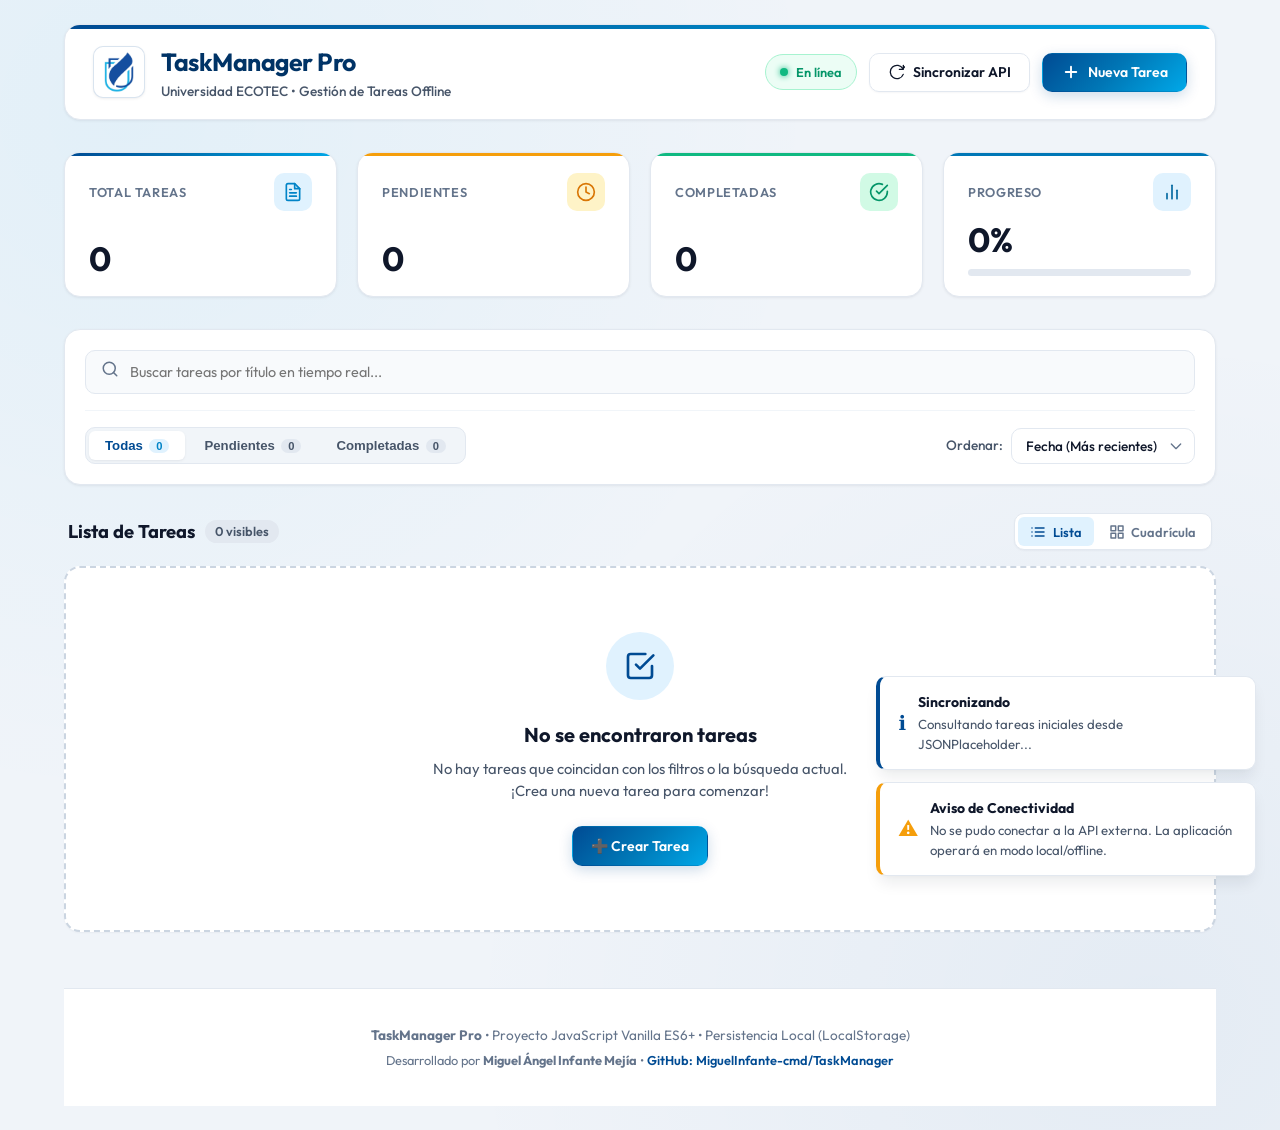
==== commit 587ffb01: "fix: purgar cache local y forzar normalizacion estricta a tareas coherentes en espanol" ====
--- a/index.html
+++ b/index.html
@@ -13,7 +13,7 @@
   <link href="https://fonts.googleapis.com/css2?family=Outfit:wght@400;500;600;700&family=Inter:wght@400;500;600&display=swap" rel="stylesheet">
   
   <!-- CSS Design System -->
-  <link rel="stylesheet" href="css/styles.css">
+  <link rel="stylesheet" href="css/styles.css?v=2.2">
 </head>
 <body>
   <div class="app-container">
@@ -330,6 +330,6 @@
   <div id="toastContainer" class="toast-container" aria-live="polite"></div>
 
   <!-- APPLICATION ENTRY POINT (ES6 MODULES) -->
-  <script type="module" src="js/app.js"></script>
+  <script type="module" src="js/app.js?v=2.2"></script>
 </body>
 </html>
--- a/css/styles.css
+++ b/css/styles.css
@@ -726,10 +726,17 @@
 
 .tasks-list.view-list .task-top-bar {
   display: flex;
-  flex-direction: column;
-  align-items: center;
-  gap: 0.6rem;
+  align-items: center;
   flex-shrink: 0;
+  margin-top: 0.15rem;
+}
+
+.tasks-list.view-list .task-top-bar .badge-top-bar {
+  display: none;
+}
+
+.tasks-list.view-list .task-meta .badge-meta-inline {
+  display: inline-flex;
 }
 
 .tasks-list.view-list .task-content {
@@ -761,6 +768,14 @@
   margin-bottom: 0.85rem;
   padding-bottom: 0.65rem;
   border-bottom: 1px solid #f1f5f9;
+}
+
+.tasks-list.view-grid .task-top-bar .badge-top-bar {
+  display: inline-flex;
+}
+
+.tasks-list.view-grid .task-meta .badge-meta-inline {
+  display: none;
 }
 
 .tasks-list.view-grid .task-content {
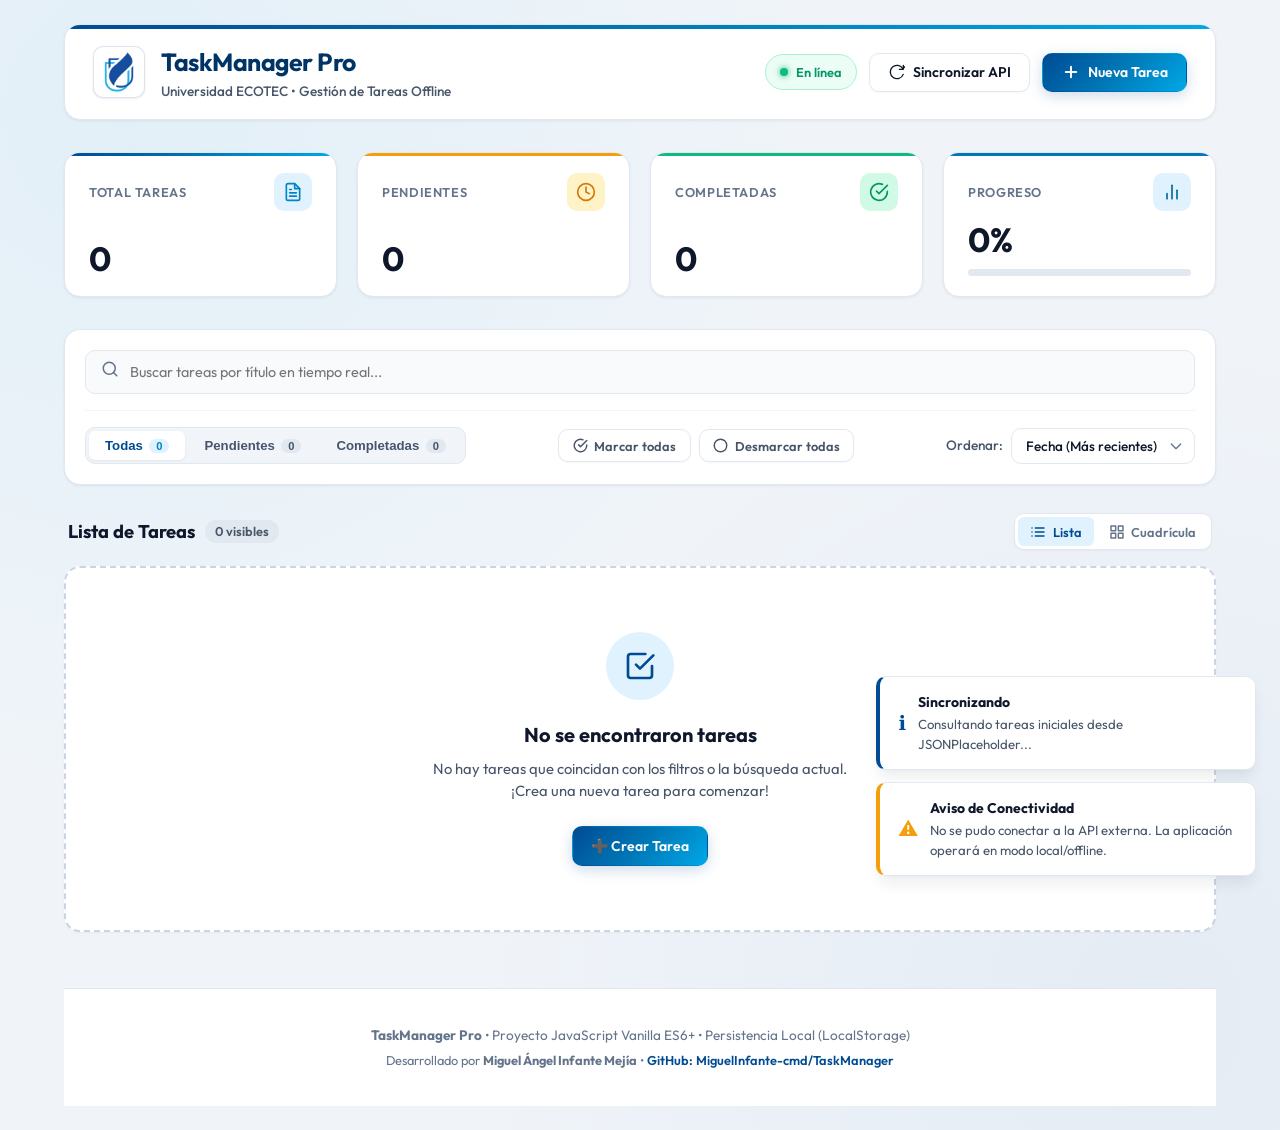
==== commit 2ac5cf69: "feat: agregar opciones para marcar todas y desmarcar todas las tareas" ====
--- a/index.html
+++ b/index.html
@@ -13,7 +13,7 @@
   <link href="https://fonts.googleapis.com/css2?family=Outfit:wght@400;500;600;700&family=Inter:wght@400;500;600&display=swap" rel="stylesheet">
   
   <!-- CSS Design System -->
-  <link rel="stylesheet" href="css/styles.css?v=2.2">
+  <link rel="stylesheet" href="css/styles.css?v=2.3">
 </head>
 <body>
   <div class="app-container">
@@ -160,6 +160,23 @@
             </button>
           </div>
 
+          <!-- Bulk Actions: Marcar / Desmarcar todas -->
+          <div class="bulk-actions-group" role="group" aria-label="Acciones masivas de tareas">
+            <button id="markAllBtn" class="btn-bulk" title="Marcar todas las tareas como completadas">
+              <svg width="15" height="15" viewBox="0 0 24 24" fill="none" stroke="currentColor" stroke-width="2.3" stroke-linecap="round" stroke-linejoin="round">
+                <path d="M22 11.08V12a10 10 0 1 1-5.93-9.14"></path>
+                <polyline points="22 4 12 14.01 9 11.01"></polyline>
+              </svg>
+              <span>Marcar todas</span>
+            </button>
+            <button id="unmarkAllBtn" class="btn-bulk" title="Desmarcar todas las tareas (pasar a pendientes)">
+              <svg width="15" height="15" viewBox="0 0 24 24" fill="none" stroke="currentColor" stroke-width="2.3" stroke-linecap="round" stroke-linejoin="round">
+                <circle cx="12" cy="12" r="10"></circle>
+              </svg>
+              <span>Desmarcar todas</span>
+            </button>
+          </div>
+
           <!-- Sort Dropdown -->
           <div class="sort-group">
             <label for="sortSelect" class="sort-label">Ordenar:</label>
@@ -330,6 +347,6 @@
   <div id="toastContainer" class="toast-container" aria-live="polite"></div>
 
   <!-- APPLICATION ENTRY POINT (ES6 MODULES) -->
-  <script type="module" src="js/app.js?v=2.2"></script>
+  <script type="module" src="js/app.js?v=2.3"></script>
 </body>
 </html>
--- a/css/styles.css
+++ b/css/styles.css
@@ -543,6 +543,50 @@
 .filter-btn.active .filter-badge {
   background: #e0f2fe;
   color: #0284c7;
+}
+
+/* Bulk Actions Group */
+.bulk-actions-group {
+  display: inline-flex;
+  gap: 0.5rem;
+  align-items: center;
+  flex-wrap: wrap;
+}
+
+.btn-bulk {
+  display: inline-flex;
+  align-items: center;
+  gap: 0.4rem;
+  padding: 0.45rem 0.85rem;
+  font-size: 0.8rem;
+  font-weight: 600;
+  font-family: inherit;
+  border-radius: var(--radius-md);
+  border: 1px solid var(--border-color);
+  background: #ffffff;
+  color: var(--text-secondary);
+  cursor: pointer;
+  transition: var(--transition-fast);
+  box-shadow: var(--shadow-xs);
+}
+
+.btn-bulk:hover {
+  background: #f8fafc;
+  transform: translateY(-1px);
+}
+
+#markAllBtn:hover {
+  border-color: #10b981;
+  color: #059669;
+  background: #ecfdf5;
+  box-shadow: 0 2px 6px rgba(16, 185, 129, 0.15);
+}
+
+#unmarkAllBtn:hover {
+  border-color: #f59e0b;
+  color: #d97706;
+  background: #fffbeb;
+  box-shadow: 0 2px 6px rgba(245, 158, 11, 0.15);
 }
 
 /* Sort Select */
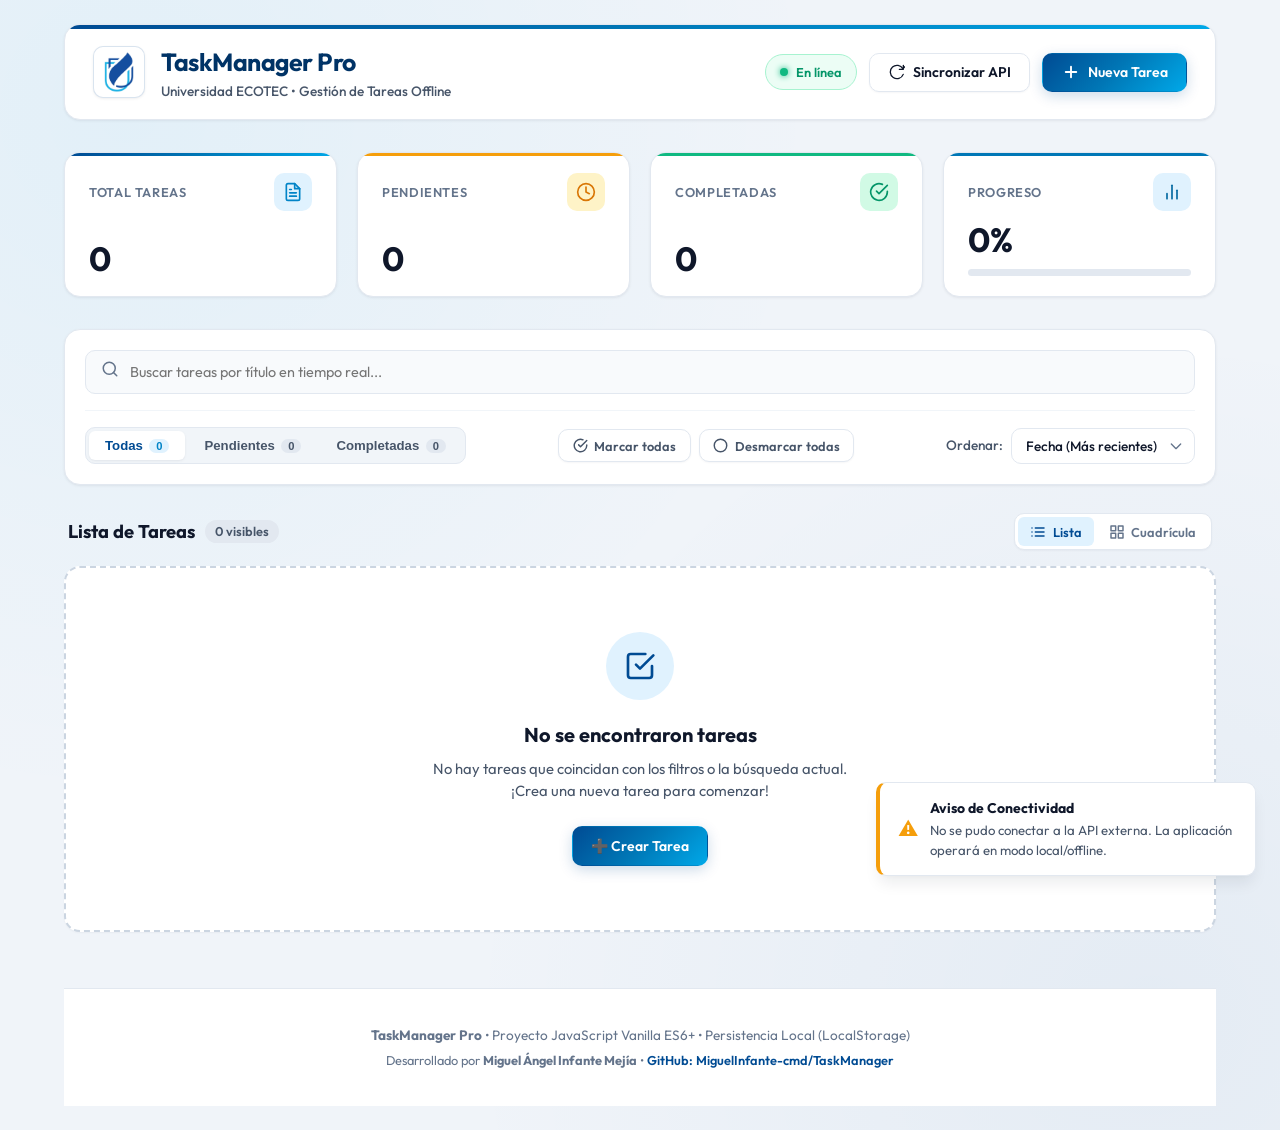
==== commit 10acaae4: "fix(interaction): ampliar area de clic del checkbox con label y agregar type button en acciones masi" ====
--- a/index.html
+++ b/index.html
@@ -13,7 +13,7 @@
   <link href="https://fonts.googleapis.com/css2?family=Outfit:wght@400;500;600;700&family=Inter:wght@400;500;600&display=swap" rel="stylesheet">
   
   <!-- CSS Design System -->
-  <link rel="stylesheet" href="css/styles.css?v=2.3">
+  <link rel="stylesheet" href="css/styles.css?v=2.4">
 </head>
 <body>
   <div class="app-container">
@@ -162,14 +162,14 @@
 
           <!-- Bulk Actions: Marcar / Desmarcar todas -->
           <div class="bulk-actions-group" role="group" aria-label="Acciones masivas de tareas">
-            <button id="markAllBtn" class="btn-bulk" title="Marcar todas las tareas como completadas">
+            <button type="button" id="markAllBtn" class="btn-bulk" title="Marcar todas las tareas como completadas">
               <svg width="15" height="15" viewBox="0 0 24 24" fill="none" stroke="currentColor" stroke-width="2.3" stroke-linecap="round" stroke-linejoin="round">
                 <path d="M22 11.08V12a10 10 0 1 1-5.93-9.14"></path>
                 <polyline points="22 4 12 14.01 9 11.01"></polyline>
               </svg>
               <span>Marcar todas</span>
             </button>
-            <button id="unmarkAllBtn" class="btn-bulk" title="Desmarcar todas las tareas (pasar a pendientes)">
+            <button type="button" id="unmarkAllBtn" class="btn-bulk" title="Desmarcar todas las tareas (pasar a pendientes)">
               <svg width="15" height="15" viewBox="0 0 24 24" fill="none" stroke="currentColor" stroke-width="2.3" stroke-linecap="round" stroke-linejoin="round">
                 <circle cx="12" cy="12" r="10"></circle>
               </svg>
@@ -347,6 +347,6 @@
   <div id="toastContainer" class="toast-container" aria-live="polite"></div>
 
   <!-- APPLICATION ENTRY POINT (ES6 MODULES) -->
-  <script type="module" src="js/app.js?v=2.3"></script>
+  <script type="module" src="js/app.js?v=2.4"></script>
 </body>
 </html>
--- a/css/styles.css
+++ b/css/styles.css
@@ -847,7 +847,19 @@
 
 /* Checkbox */
 .task-checkbox-wrapper {
-  margin-top: 0.15rem;
+  display: inline-flex;
+  align-items: center;
+  justify-content: center;
+  cursor: pointer;
+  padding: 3px;
+  border-radius: var(--radius-sm);
+  margin-top: 0.1rem;
+  user-select: none;
+}
+
+.task-checkbox-wrapper:hover .custom-checkbox {
+  border-color: var(--ecotec-cyan);
+  box-shadow: 0 0 0 3px rgba(0, 168, 232, 0.15);
 }
 
 .custom-checkbox {
